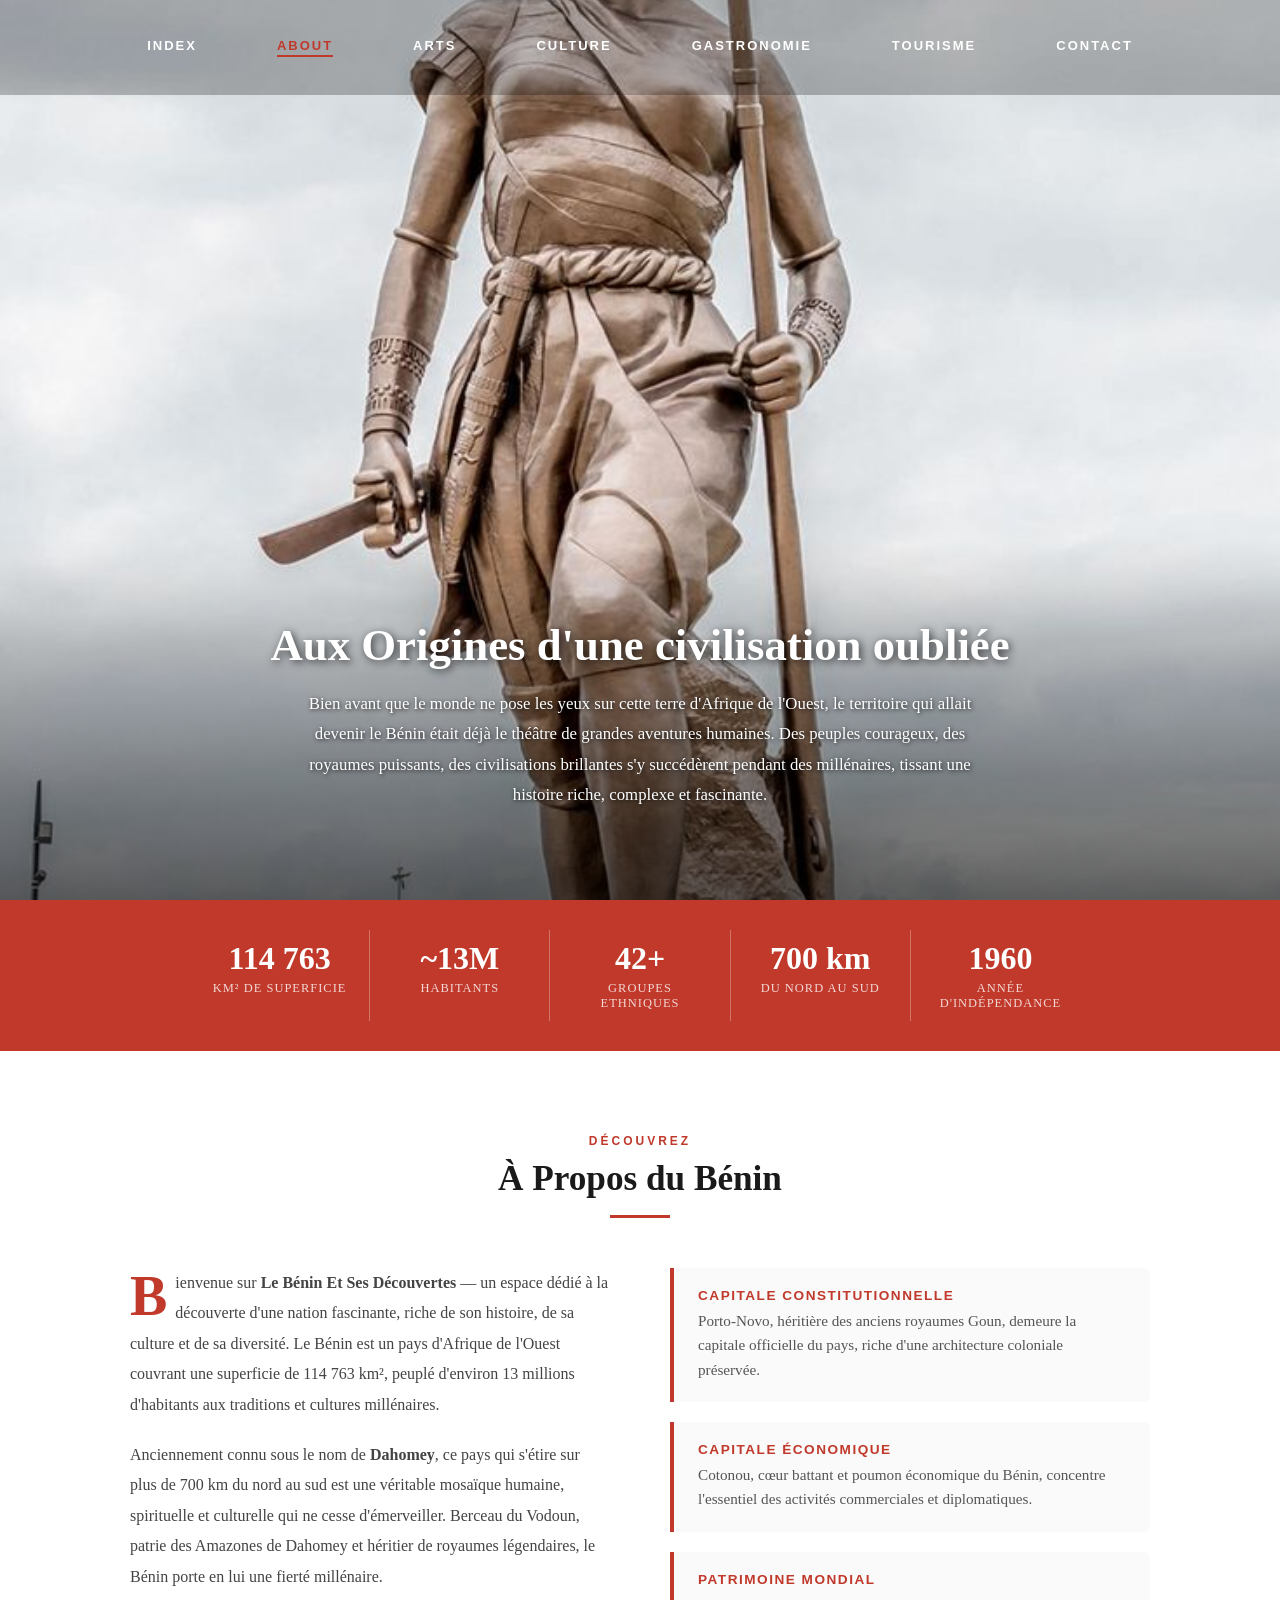
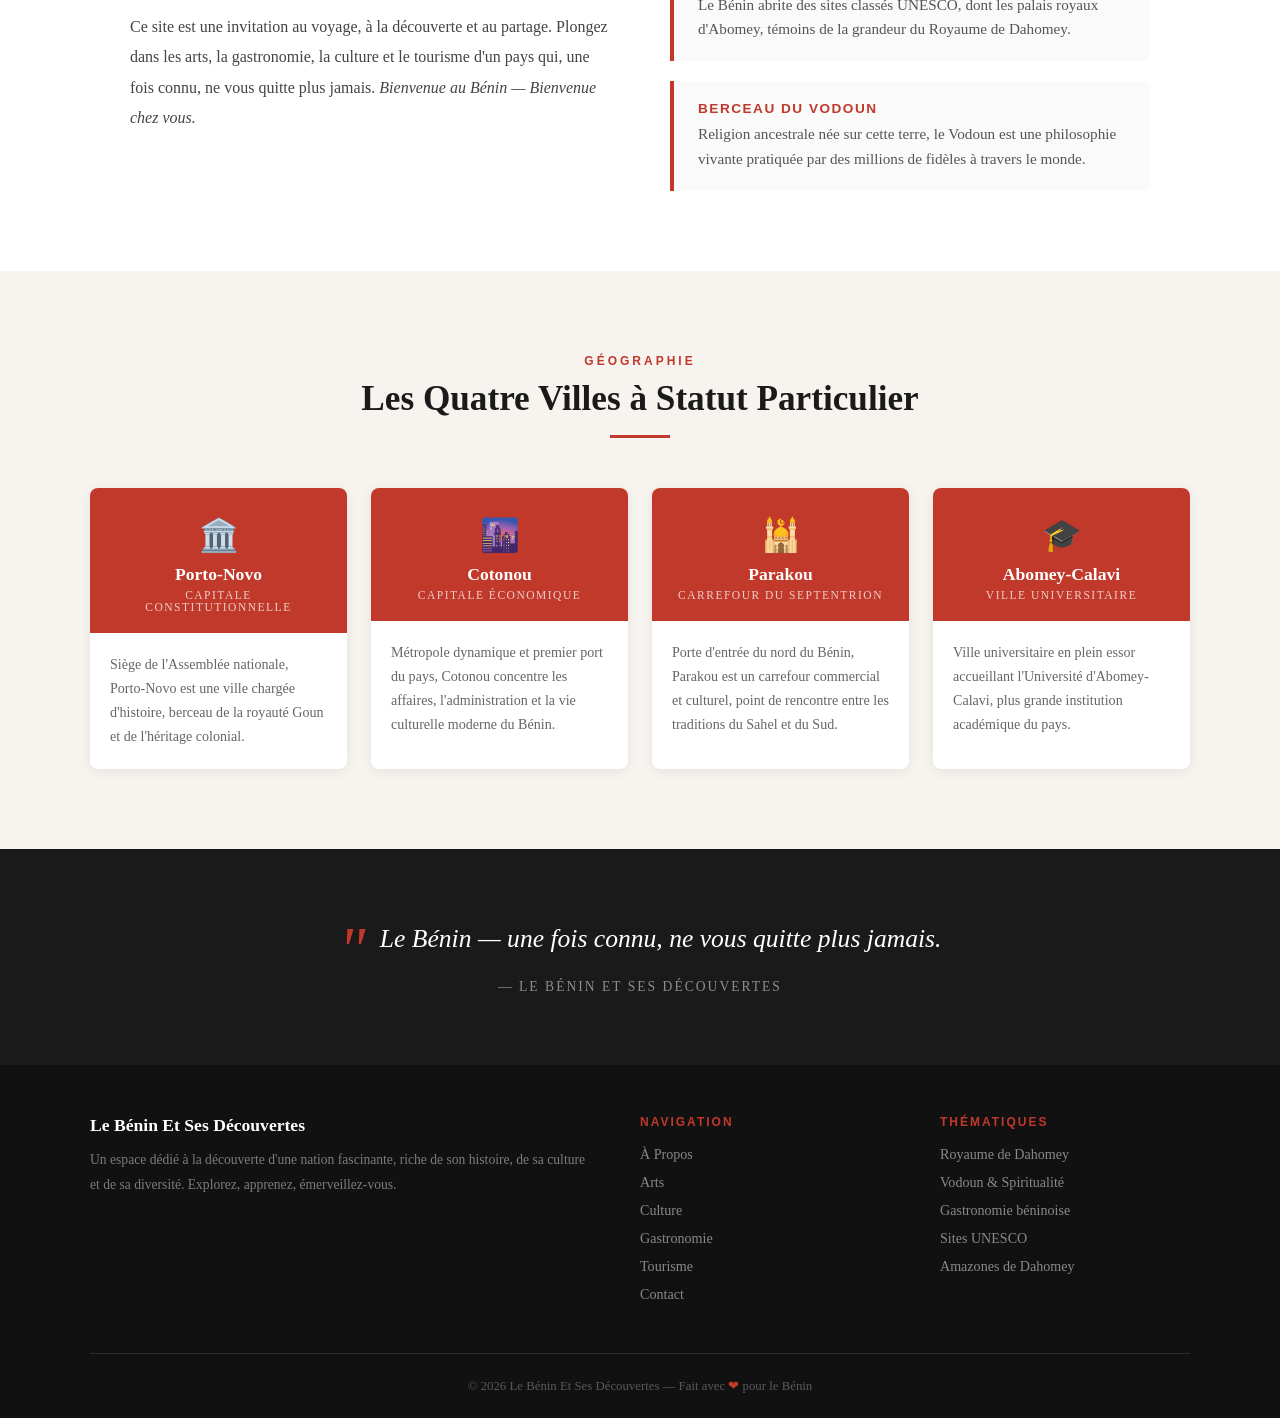
==== about.html @ 32695257 "Modification de about, arts, culture, gastronomie, index sur VISITE_BENIN" ====
<!DOCTYPE html>
<html lang="fr">
<head>
    <meta charset="UTF-8">
    <meta name="viewport" content="width=device-width, initial-scale=1.0">
    <title>Le Bénin Et Ses Découvertes</title>
    <link rel="stylesheet" href="style.css">
    <style>
        * {
            margin: 0;
            padding: 0;
            box-sizing: border-box;
        }

        body {
            font-family: 'Georgia', serif;
            color: #1a1a1a;
            background-color: #fff;
        }

        /* ===== NAVIGATION ===== */
        .head {
            position: absolute;
            top: 0;
            left: 0;
            width: 100%;
            z-index: 10;
            background: rgba(0,0,0,0.25);
            padding: 18px 0;
        }

        .head ul {
            list-style: none;
            display: flex;
            justify-content: center;
            gap: 40px;
        }

        .head ul li a {
            color: #fff;
            text-decoration: none;
            font-family: 'Arial', sans-serif;
            font-size: 13px;
            font-weight: 700;
            letter-spacing: 2px;
            text-transform: uppercase;
            transition: color 0.3s;
        }

        .head ul li a:hover {
            color: #e8c97a;
        }

        .head ul li a.active {
            color: #c0392b;
            border-bottom: 2px solid #c0392b;
            padding-bottom: 2px;
        }

        /* ===== HERO ===== */
        .Info {
            background-image: url(images/Amazone.webp);
            background-size: cover;
            background-position: center;
            height: 100vh;
            position: relative;
            color: white;
            text-align: center;
        }

        .Info::after {
            content: '';
            position: absolute;
            bottom: 0;
            left: 0;
            right: 0;
            height: 40%;
            background: linear-gradient(to bottom, transparent, rgba(0,0,0,0.6));
        }

        .hero {
            position: absolute;
            bottom: 10%;
            left: 50%;
            transform: translateX(-50%);
            text-align: center;
            color: white;
            z-index: 2;
            width: 80%;
        }

        .hero h1 {
            font-size: 2.8rem;
            font-weight: 700;
            text-shadow: 2px 2px 8px rgba(0,0,0,0.7);
            margin-bottom: 16px;
            line-height: 1.2;
        }

        .hero p {
            font-size: 1.05rem;
            line-height: 1.8;
            text-shadow: 1px 1px 4px rgba(0,0,0,0.8);
            max-width: 700px;
            margin: 0 auto;
        }

        /* ===== CHIFFRES CLÉS ===== */
        .stats-bar {
            background: #c0392b;
            padding: 30px 0;
        }

        .stats-grid {
            display: flex;
            justify-content: center;
            gap: 0;
            max-width: 900px;
            margin: 0 auto;
        }

        .stat-item {
            flex: 1;
            text-align: center;
            padding: 10px 20px;
            border-right: 1px solid rgba(255,255,255,0.3);
        }

        .stat-item:last-child {
            border-right: none;
        }

        .stat-number {
            font-size: 2rem;
            font-weight: 700;
            color: #fff;
            display: block;
        }

        .stat-label {
            font-size: 0.78rem;
            color: rgba(255,255,255,0.8);
            text-transform: uppercase;
            letter-spacing: 1px;
            margin-top: 4px;
            display: block;
        }

        /* ===== SECTION À PROPOS ===== */
        .about-section {
            padding: 80px 40px;
            max-width: 1100px;
            margin: 0 auto;
        }

        .section-header {
            text-align: center;
            margin-bottom: 50px;
        }

        .section-header .tag {
            font-size: 0.75rem;
            letter-spacing: 3px;
            text-transform: uppercase;
            color: #c0392b;
            font-family: Arial, sans-serif;
            font-weight: 700;
        }

        .section-header h2 {
            font-size: 2.2rem;
            color: #1a1a1a;
            margin-top: 10px;
            font-weight: 700;
        }

        .section-header .divider {
            width: 60px;
            height: 3px;
            background: #c0392b;
            margin: 16px auto 0;
        }

        .about-content {
            display: grid;
            grid-template-columns: 1fr 1fr;
            gap: 60px;
            align-items: start;
        }

        .about-text p {
            font-size: 1rem;
            line-height: 1.9;
            color: #444;
            margin-bottom: 20px;
        }

        .about-text p:first-child::first-letter {
            font-size: 3.5rem;
            font-weight: 700;
            color: #c0392b;
            float: left;
            line-height: 0.8;
            margin-right: 8px;
            margin-top: 6px;
        }

        .about-highlights {
            display: flex;
            flex-direction: column;
            gap: 20px;
        }

        .highlight-card {
            background: #fafafa;
            border-left: 4px solid #c0392b;
            padding: 20px 24px;
            border-radius: 0 6px 6px 0;
        }

        .highlight-card h4 {
            font-size: 0.85rem;
            text-transform: uppercase;
            letter-spacing: 1.5px;
            color: #c0392b;
            font-family: Arial, sans-serif;
            margin-bottom: 6px;
        }

        .highlight-card p {
            font-size: 0.95rem;
            color: #555;
            line-height: 1.6;
        }

        /* ===== SECTION VILLES ===== */
        .cities-section {
            background: #f7f4f0;
            padding: 80px 40px;
        }

        .cities-grid {
            display: grid;
            grid-template-columns: repeat(4, 1fr);
            gap: 24px;
            max-width: 1100px;
            margin: 50px auto 0;
        }

        .city-card {
            background: #fff;
            border-radius: 8px;
            overflow: hidden;
            box-shadow: 0 2px 12px rgba(0,0,0,0.08);
            transition: transform 0.3s, box-shadow 0.3s;
        }

        .city-card:hover {
            transform: translateY(-6px);
            box-shadow: 0 8px 24px rgba(0,0,0,0.14);
        }

        .city-card-top {
            background: #c0392b;
            padding: 28px 20px 20px;
            text-align: center;
        }

        .city-icon {
            font-size: 2rem;
            display: block;
            margin-bottom: 10px;
        }

        .city-card-top h3 {
            color: #fff;
            font-size: 1.1rem;
            font-weight: 700;
        }

        .city-card-top .city-role {
            font-size: 0.72rem;
            color: rgba(255,255,255,0.75);
            text-transform: uppercase;
            letter-spacing: 1.5px;
            margin-top: 4px;
        }

        .city-card-body {
            padding: 20px;
        }

        .city-card-body p {
            font-size: 0.88rem;
            color: #666;
            line-height: 1.7;
        }

        /* ===== CITATION ===== */
        .quote-section {
            background: #1a1a1a;
            padding: 70px 40px;
            text-align: center;
        }

        .quote-section blockquote {
            font-size: 1.6rem;
            color: #fff;
            font-style: italic;
            max-width: 750px;
            margin: 0 auto;
            line-height: 1.6;
        }

        .quote-section blockquote::before {
            content: '"';
            font-size: 4rem;
            color: #c0392b;
            line-height: 0;
            vertical-align: -1.5rem;
            margin-right: 8px;
        }

        .quote-section cite {
            display: block;
            margin-top: 20px;
            font-size: 0.85rem;
            color: rgba(255,255,255,0.5);
            font-style: normal;
            letter-spacing: 2px;
            text-transform: uppercase;
        }

        /* ===== FOOTER ===== */
        footer {
            background: #111;
            padding: 50px 40px 24px;
        }

        .footer-grid {
            display: grid;
            grid-template-columns: 2fr 1fr 1fr;
            gap: 50px;
            max-width: 1100px;
            margin: 0 auto 40px;
        }

        .footer-brand h3 {
            color: #fff;
            font-size: 1.1rem;
            margin-bottom: 12px;
        }

        .footer-brand p {
            color: rgba(255,255,255,0.45);
            font-size: 0.85rem;
            line-height: 1.8;
        }

        .footer-links h4 {
            color: #c0392b;
            font-size: 0.75rem;
            text-transform: uppercase;
            letter-spacing: 2px;
            margin-bottom: 16px;
            font-family: Arial, sans-serif;
        }

        .footer-links ul {
            list-style: none;
        }

        .footer-links ul li {
            margin-bottom: 10px;
        }

        .footer-links ul li a {
            color: rgba(255,255,255,0.5);
            text-decoration: none;
            font-size: 0.88rem;
            transition: color 0.3s;
        }

        .footer-links ul li a:hover {
            color: #e8c97a;
        }

        .footer-bottom {
            border-top: 1px solid rgba(255,255,255,0.1);
            padding-top: 24px;
            text-align: center;
            max-width: 1100px;
            margin: 0 auto;
        }

        .footer-bottom p {
            color: rgba(255,255,255,0.3);
            font-size: 0.8rem;
        }

        .footer-bottom span {
            color: #c0392b;
        }

        /* ===== RESPONSIVE ===== */
        @media (max-width: 768px) {
            .head ul {
                gap: 14px;
                flex-wrap: wrap;
                padding: 0 16px;
            }

            .hero h1 {
                font-size: 1.8rem;
            }

            .stats-grid {
                flex-wrap: wrap;
            }

            .stat-item {
                flex: 1 1 40%;
                border-right: none;
                border-bottom: 1px solid rgba(255,255,255,0.2);
            }

            .about-content {
                grid-template-columns: 1fr;
                gap: 40px;
            }

            .cities-grid {
                grid-template-columns: repeat(2, 1fr);
            }

            .footer-grid {
                grid-template-columns: 1fr;
                gap: 30px;
            }
        }
    </style>
</head>
<body>

    <!-- HERO -->
    <div class="Info">
        <nav class="head">
            <ul>
                <li><a href="index.html">Index</a></li>
                <li><a href="about.html" class="active">About</a></li>
                <li><a href="arts.html">Arts</a></li>
                <li><a href="culture.html">Culture</a></li>
                <li><a href="gastronomie.html">Gastronomie</a></li>
                <li><a href="tourisme.html">Tourisme</a></li>
                <li><a href="contact.html">Contact</a></li>
            </ul>
        </nav>

        <div class="hero">
            <h1>Aux Origines d'une civilisation oubliée</h1>
            <p>Bien avant que le monde ne pose les yeux sur cette terre d'Afrique de l'Ouest,
            le territoire qui allait devenir le Bénin était déjà le théâtre de grandes aventures humaines.
            Des peuples courageux, des royaumes puissants, des civilisations brillantes s'y succédèrent
            pendant des millénaires, tissant une histoire riche, complexe et fascinante.</p>
        </div>
    </div>

    <!-- CHIFFRES CLÉS -->
    <div class="stats-bar">
        <div class="stats-grid">
            <div class="stat-item">
                <span class="stat-number">114 763</span>
                <span class="stat-label">km² de superficie</span>
            </div>
            <div class="stat-item">
                <span class="stat-number">~13M</span>
                <span class="stat-label">habitants</span>
            </div>
            <div class="stat-item">
                <span class="stat-number">42+</span>
                <span class="stat-label">groupes ethniques</span>
            </div>
            <div class="stat-item">
                <span class="stat-number">700 km</span>
                <span class="stat-label">du nord au sud</span>
            </div>
            <div class="stat-item">
                <span class="stat-number">1960</span>
                <span class="stat-label">année d'indépendance</span>
            </div>
        </div>
    </div>

    <!-- À PROPOS -->
    <section class="about-section">
        <div class="section-header">
            <span class="tag">Découvrez</span>
            <h2>À Propos du Bénin</h2>
            <div class="divider"></div>
        </div>

        <div class="about-content">
            <div class="about-text">
                <p>Bienvenue sur <strong>Le Bénin Et Ses Découvertes</strong> — un espace dédié à la découverte
                d'une nation fascinante, riche de son histoire, de sa culture et de sa diversité. Le Bénin est
                un pays d'Afrique de l'Ouest couvrant une superficie de 114 763 km², peuplé d'environ 13 millions
                d'habitants aux traditions et cultures millénaires.</p>

                <p>Anciennement connu sous le nom de <strong>Dahomey</strong>, ce pays qui s'étire sur plus de
                700 km du nord au sud est une véritable mosaïque humaine, spirituelle et culturelle qui ne cesse
                d'émerveiller. Berceau du Vodoun, patrie des Amazones de Dahomey et héritier de royaumes
                légendaires, le Bénin porte en lui une fierté millénaire.</p>

                <p>Ce site est une invitation au voyage, à la découverte et au partage. Plongez dans les arts,
                la gastronomie, la culture et le tourisme d'un pays qui, une fois connu, ne vous quitte plus jamais.
                <em>Bienvenue au Bénin — Bienvenue chez vous.</em></p>
            </div>

            <div class="about-highlights">
                <div class="highlight-card">
                    <h4>Capitale constitutionnelle</h4>
                    <p>Porto-Novo, héritière des anciens royaumes Goun, demeure la capitale officielle du pays, riche d'une architecture coloniale préservée.</p>
                </div>
                <div class="highlight-card">
                    <h4>Capitale économique</h4>
                    <p>Cotonou, cœur battant et poumon économique du Bénin, concentre l'essentiel des activités commerciales et diplomatiques.</p>
                </div>
                <div class="highlight-card">
                    <h4>Patrimoine mondial</h4>
                    <p>Le Bénin abrite des sites classés UNESCO, dont les palais royaux d'Abomey, témoins de la grandeur du Royaume de Dahomey.</p>
                </div>
                <div class="highlight-card">
                    <h4>Berceau du Vodoun</h4>
                    <p>Religion ancestrale née sur cette terre, le Vodoun est une philosophie vivante pratiquée par des millions de fidèles à travers le monde.</p>
                </div>
            </div>
        </div>
    </section>

    <!-- LES 4 VILLES -->
    <section class="cities-section">
        <div class="section-header">
            <span class="tag">Géographie</span>
            <h2>Les Quatre Villes à Statut Particulier</h2>
            <div class="divider"></div>
        </div>

        <div class="cities-grid">
            <div class="city-card">
                <div class="city-card-top">
                    <span class="city-icon">🏛️</span>
                    <h3>Porto-Novo</h3>
                    <div class="city-role">Capitale constitutionnelle</div>
                </div>
                <div class="city-card-body">
                    <p>Siège de l'Assemblée nationale, Porto-Novo est une ville chargée d'histoire, berceau de la royauté Goun et de l'héritage colonial.</p>
                </div>
            </div>

            <div class="city-card">
                <div class="city-card-top">
                    <span class="city-icon">🌆</span>
                    <h3>Cotonou</h3>
                    <div class="city-role">Capitale économique</div>
                </div>
                <div class="city-card-body">
                    <p>Métropole dynamique et premier port du pays, Cotonou concentre les affaires, l'administration et la vie culturelle moderne du Bénin.</p>
                </div>
            </div>

            <div class="city-card">
                <div class="city-card-top">
                    <span class="city-icon">🕌</span>
                    <h3>Parakou</h3>
                    <div class="city-role">Carrefour du septentrion</div>
                </div>
                <div class="city-card-body">
                    <p>Porte d'entrée du nord du Bénin, Parakou est un carrefour commercial et culturel, point de rencontre entre les traditions du Sahel et du Sud.</p>
                </div>
            </div>

            <div class="city-card">
                <div class="city-card-top">
                    <span class="city-icon">🎓</span>
                    <h3>Abomey-Calavi</h3>
                    <div class="city-role">Ville universitaire</div>
                </div>
                <div class="city-card-body">
                    <p>Ville universitaire en plein essor accueillant l'Université d'Abomey-Calavi, plus grande institution académique du pays.</p>
                </div>
            </div>
        </div>
    </section>

    <!-- CITATION -->
    <div class="quote-section">
        <blockquote>
            Le Bénin — une fois connu, ne vous quitte plus jamais.
        </blockquote>
        <cite>— Le Bénin Et Ses Découvertes</cite>
    </div>

    <!-- FOOTER -->
    <footer>
        <div class="footer-grid">
            <div class="footer-brand">
                <h3>Le Bénin Et Ses Découvertes</h3>
                <p>Un espace dédié à la découverte d'une nation fascinante, riche de son histoire,
                de sa culture et de sa diversité. Explorez, apprenez, émerveillez-vous.</p>
            </div>

            <div class="footer-links">
                <h4>Navigation</h4>
                <ul>
                    <li><a href="about.html">À Propos</a></li>
                    <li><a href="arts.html">Arts</a></li>
                    <li><a href="culture.html">Culture</a></li>
                    <li><a href="gastronomie.html">Gastronomie</a></li>
                    <li><a href="tourisme.html">Tourisme</a></li>
                    <li><a href="contact.html">Contact</a></li>
                </ul>
            </div>

            <div class="footer-links">
                <h4>Thématiques</h4>
                <ul>
                    <li><a href="#">Royaume de Dahomey</a></li>
                    <li><a href="#">Vodoun & Spiritualité</a></li>
                    <li><a href="#">Gastronomie béninoise</a></li>
                    <li><a href="#">Sites UNESCO</a></li>
                    <li><a href="#">Amazones de Dahomey</a></li>
                </ul>
            </div>
        </div>

        <div class="footer-bottom">
            <p>© 2026 Le Bénin Et Ses Découvertes — Fait avec <span>❤</span> pour le Bénin</p>
        </div>
    </footer>

</body>
</html>
---- style.css ----
body{
    font-family:Arial,sans-serif;
    background-color: rgb(238, 233, 233);
    margin:0;
    padding:0;
}

nav ul{
    display: flex;
    justify-content: center;
    list-style-type: none;
    justify-content:space-between
}
nav ul li{
    margin:20px
}
nav ul li a{
    text-decoration:none;
    text-transform:uppercase;
    color:rgb(187, 42, 42);
    font-weight:bold;
    display:block;
}

.Info {
    background-image: url(images/Amazone.webp);
    background-size: cover;
    background-position: center;
    height: 100vh;
    position: relative;
    color: white;
    text-align: center;
}

.content {
    background-image: url(images/Benin\ collage.webp);
    background-size: cover;
    background-position: center;
    height: 100vh;
    position: relative;
    color: white;
    text-align: center;
}

.hero {
    position: absolute;
    bottom: 20%;
    left: 50%;
    transform: translateX(-50%);
    text-align: center;
    color: white;
}
.puissant{
    border: 1px solid #c9a96e;
    border-radius: 12px;
    padding: 25px 30px;
    margin: 20px auto;
    max-width: 900px;
    background-color: #fdf6ec;
    text-align: center;
    box-shadow: 0 4px 15px rgba(0, 0, 0, 0.08);
}
.royaume{
    border: 1px solid #c9a96e;
    border-radius: 12px;
    padding: 25px 30px;
    margin: 20px auto;
    max-width: 900px;
    background-color: #fdf6ec;
    text-align: center;
    box-shadow: 0 4px 15px rgba(0, 0, 0, 0.08);
}
.roi{
    text-align: center;
}
.novo{
    text-align: center;
}

.conteneur{
    display: flex;
    gap: 16px;
    align-items: flex-start;
}
.divinité{
    display: flex;
    flex-direction: row;
    gap: 20px;
    margin: 20px;
}

.vodoun{
    flex: 1;
    border: 1px solid #c9a96e;
    border-radius: 12px;
    padding: 20px;
    background-color: #fdf6ec;
    box-shadow: 0 4px 15px rgba(0, 0, 0, 0.08);
    transition: transform 0.3s ease, box-shadow 0.3s ease;

}
.vodoun:hover{
    transform: translateY(-5px);
    box-shadow: 0 8px 25px rgba(0, 0, 0, 0.15);
}
.vodoun-p{
    font-size: 13px;
    color: #555;
    line-height: 1.7;
}
.vodoun-h2{
    font-size: 16px;
    color: #222;
    margin-bottom: 12px;
    border-bottom: 2px solid #c9a96e;
    padding-bottom: 8px;
}
.fishing{
    flex: 1;
    display: flex;
    flex-direction: column;
    align-items: center;
    text-align: center;
    border: 1px solid #e0e0e0;
    border-radius: 12px;
    padding: 25px 20px;
    margin: 10px;
    background-color: #fdf6ec;
    box-shadow: 0 4px 15px rgba(0, 0, 0, 0.08);
    transition: transform 0.3s ease, box-shadow 0.3s ease;
    min-width: 250px;
    max-width: 300px;
}
.fishing:hover {
    transform: translateY(-5px);
    box-shadow: 0 8px 25px rgba(0, 0, 0, 0.15);
}

.guerrier{
    flex: 1;
    display: flex;
    flex-direction: column;
    align-items: center;
    text-align: center;
    border: 1px solid #e0e0e0;
    border-radius: 12px;
    padding: 25px 20px;
    margin: 10px;
    background-color: #fdf6ec;
    box-shadow: 0 4px 15px rgba(0, 0, 0, 0.08);
    transition: transform 0.3s ease, box-shadow 0.3s ease;
    min-width: 250px;
    max-width: 300px;
}
.guerrier:hover {
    transform: translateY(-5px);
    box-shadow: 0 8px 25px rgba(0, 0, 0, 0.15);
}
.mer{
   flex: 1;
    display: flex;
    flex-direction: column;
    align-items: center;
    text-align: center;
    border: 1px solid #e0e0e0;
    border-radius: 12px;
    padding: 25px 20px;
    margin: 10px;
    background-color: #fdf6ec;
    box-shadow: 0 4px 15px rgba(0, 0, 0, 0.08);
    transition: transform 0.3s ease, box-shadow 0.3s ease;
    min-width: 250px;
    max-width: 300px;
}
.mer:hover {
    transform: translateY(-5px);
    box-shadow: 0 8px 25px rgba(0, 0, 0, 0.15);
}
.fishing h3 {
    font-size: 16px;
    color: #222;
    margin-bottom: 15px;
    border-bottom: 2px solid #c9a96e;
    padding-bottom: 10px;
    width: 100%;
}
.fishing-img{
    width: 150px;
    height: 150px;
    object-fit: contain;
    margin: 15px 0;

}
.fishing-p{
    font-size: 14px;
    color: #555;
    line-height: 1.7;
    margin-top: 10px;
    
}
.guerrier h3 {
    font-size: 16px;
    color: #222;
    margin-bottom: 15px;
    border-bottom: 2px solid #c9a96e;
    padding-bottom: 10px;
    width: 100%;
}

.guerrier-img{
   width: 150px;
    height: 150px;
    object-fit: contain;
    margin: 15px 0;
}

.guerrier-p{
    font-size: 14px;
    color: #555;
    line-height: 1.7;
    margin-top: 10px;
}
.mer h3 {
    font-size: 16px;
    color: #222;
    margin-bottom: 15px;
    border-bottom: 2px solid #c9a96e;
    padding-bottom: 10px;
    width: 100%;
}

.mer-img{
    width: 150px;
    height: 150px;
    object-fit: contain;
    margin: 15px 0;
}
.mer-p{
    font-size: 14px;
    color: #555;
    line-height: 1.7;
    margin-top: 10px;
}
.OX{
    display: flex;
    gap: 16px;
    align-items: flex-start;
}
.buffalo{
    flex: 1;
    display: flex;
    flex-direction: column;
    align-items: center;
    text-align: center;
    border: 1px solid #e0e0e0;
    border-radius: 12px;
    padding: 25px 20px;
    margin: 10px;
    background-color: #fdf6ec;
    box-shadow: 0 4px 15px rgba(0, 0, 0, 0.08);
    transition: transform 0.3s ease, box-shadow 0.3s ease;
    min-width: 250px;
    max-width: 300px;
}
.buffalo:hover {
    transform: translateY(-5px);
    box-shadow: 0 8px 25px rgba(0, 0, 0, 0.15);
}

.stratège{
    flex: 1;
    display: flex;
    flex-direction: column;
    align-items: center;
    text-align: center;
    border: 1px solid #e0e0e0;
    border-radius: 12px;
    padding: 25px 20px;
    margin: 10px;
    background-color: #fdf6ec;
    box-shadow: 0 4px 15px rgba(0, 0, 0, 0.08);
    transition: transform 0.3s ease, box-shadow 0.3s ease;
    min-width: 250px;
    max-width: 300px;
}
.stratège:hover {
    transform: translateY(-5px);
    box-shadow: 0 8px 25px rgba(0, 0, 0, 0.15);
}

.batisseur{
    flex: 1;
    display: flex;
    flex-direction: column;
    align-items: center;
    text-align: center;
    border: 1px solid #e0e0e0;
    border-radius: 12px;
    padding: 25px 20px;
    margin: 10px;
    background-color: #fdf6ec;
    box-shadow: 0 4px 15px rgba(0, 0, 0, 0.08);
    transition: transform 0.3s ease, box-shadow 0.3s ease;
    min-width: 250px;
    max-width: 300px;
}
.batisseur:hover {
    transform: translateY(-5px);
    box-shadow: 0 8px 25px rgba(0, 0, 0, 0.15);
}
.buffalo h3 {
    font-size: 16px;
    color: #222;
    margin-bottom: 15px;
    border-bottom: 2px solid #c9a96e;
    padding-bottom: 10px;
    width: 100%;
}
.buffalo-img{
    width: 150px;
    height: 150px;
    object-fit: contain;
    margin: 15px 0;
}
.buffalo-p{
    font-size: 14px;
    color: #555;
    line-height: 1.7;
    margin-top: 10px;
    
}
.bird h3 {
    font-size: 16px;
    color: #222;
    margin-bottom: 15px;
    border-bottom: 2px solid #c9a96e;
    padding-bottom: 10px;
    width: 100%;
}
.bird-img{
   width: 150px;
    height: 150px;
    object-fit: contain;
    margin: 15px 0;
}
.bird-p{
    font-size: 14px;
    color: #555;
    line-height: 1.7;
    margin-top: 10px;
    
}
.fire h3 {
    font-size: 16px;
    color: #222;
    margin-bottom: 15px;
    border-bottom: 2px solid #c9a96e;
    padding-bottom: 10px;
    width: 100%;
}
.fire-img{
    width: 150px;
    height: 150px;
    object-fit: contain;
    margin: 15px 0;
}
.fire-p{
    font-size: 14px;
    color: #555;
    line-height: 1.7;
    margin-top: 10px;
}

.ROI{
    display: flex;
    gap: 16px;
    align-items: flex-start;
}
.grand{
    flex: 1;
    display: flex;
    flex-direction: column;
    align-items: center;
    text-align: center;
    border: 1px solid #e0e0e0;
    border-radius: 12px;
    padding: 25px 20px;
    margin: 10px;
    background-color: #fdf6ec;
    box-shadow: 0 4px 15px rgba(0, 0, 0, 0.08);
    transition: transform 0.3s ease, box-shadow 0.3s ease;
    min-width: 250px;
    max-width: 300px;
}
.grand:hover {
    transform: translateY(-5px);
    box-shadow: 0 8px 25px rgba(0, 0, 0, 0.15);
}

.lion{
    flex: 1;
    display: flex;
    flex-direction: column;
    align-items: center;
    text-align: center;
    border: 1px solid #e0e0e0;
    border-radius: 12px;
    padding: 25px 20px;
    margin: 10px;
    background-color: #fdf6ec;
    box-shadow: 0 4px 15px rgba(0, 0, 0, 0.08);
    transition: transform 0.3s ease, box-shadow 0.3s ease;
    min-width: 250px;
    max-width: 300px;
}
.lion:hover {
    transform: translateY(-5px);
    box-shadow: 0 8px 25px rgba(0, 0, 0, 0.15);
}

.resistant{
    flex: 1;
    display: flex;
    flex-direction: column;
    align-items: center;
    text-align: center;
    border: 1px solid #e0e0e0;
    border-radius: 12px;
    padding: 25px 20px;
    margin: 10px;
    background-color: #fdf6ec;
    box-shadow: 0 4px 15px rgba(0, 0, 0, 0.08);
    transition: transform 0.3s ease, box-shadow 0.3s ease;
    min-width: 250px;
    max-width: 300px;
}
.resistant:hover {
    transform: translateY(-5px);
    box-shadow: 0 8px 25px rgba(0, 0, 0, 0.15);
}
.dernier{
    flex: 1;
    display: flex;
    flex-direction: column;
    align-items: center;
    text-align: center;
    border: 1px solid #e0e0e0;
    border-radius: 12px;
    padding: 25px 20px;
    margin: 10px;
    background-color: #fdf6ec;
    box-shadow: 0 4px 15px rgba(0, 0, 0, 0.08);
    transition: transform 0.3s ease, box-shadow 0.3s ease;
    min-width: 250px;
    max-width: 300px;
}
.dernier:hover {
    transform: translateY(-5px);
    box-shadow: 0 8px 25px rgba(0, 0, 0, 0.15);
}
.grand h3 {
    font-size: 16px;
    color: #222;
    margin-bottom: 15px;
    border-bottom: 2px solid #c9a96e;
    padding-bottom: 10px;
    width: 100%;
}
.grand-img{
   width: 150px;
    height: 150px;
    object-fit: contain;
    margin: 15px 0;
}
.grand-p{
    font-size: 14px;
    color: #555;
    line-height: 1.7;
    margin-top: 10px;
}
.lion h3 {
    font-size: 16px;
    color: #222;
    margin-bottom: 15px;
    border-bottom: 2px solid #c9a96e;
    padding-bottom: 10px;
    width: 100%;
}
.lion-img{
    width: 150px;
    height: 150px;
    object-fit: contain;
    margin: 15px 0;
}
.lion-p{
    font-size: 14px;
    color: #555;
    line-height: 1.7;
    margin-top: 10px;
}
.resistant h3 {
    font-size: 16px;
    color: #222;
    margin-bottom: 15px;
    border-bottom: 2px solid #c9a96e;
    padding-bottom: 10px;
    width: 100%;
}

.resistant-img{
    width: 150px;
    height: 150px;
    object-fit: contain;
    margin: 15px 0;
}
.resistant-p{
    
   font-size: 14px;
    color: #555;
    line-height: 1.7;
    margin-top: 10px;
}
.dernier h3 {
    font-size: 16px;
    color: #222;
    margin-bottom: 15px;
    border-bottom: 2px solid #c9a96e;
    padding-bottom: 10px;
    width: 100%;
}

.dernier-img{
    width: 150px;
    height: 150px;
    object-fit: contain;
    margin: 15px 0;
}
.dernier-p{
    font-size: 14px;
    color: #555;
    line-height: 1.7;
    margin-top: 10px;
}

.porto{
    display: flex;
    gap: 16px;
    align-items: flex-start;
}

.fondateur{
    flex: 1;
    display: flex;
    flex-direction: column;
    align-items: center;
    text-align: center;
    border: 1px solid #e0e0e0;
    border-radius: 12px;
    padding: 25px 20px;
    margin: 10px;
    background-color:#fdf6ec;
    box-shadow: 0 4px 15px rgba(0, 0, 0, 0.08);
    transition: transform 0.3s ease, box-shadow 0.3s ease;
    min-width: 250px;
    max-width: 300px;
}
.fondateur:hover {
    transform: translateY(-5px);
    box-shadow: 0 8px 25px rgba(0, 0, 0, 0.15);
}

.diplomate{
    flex: 1;
    display: flex;
    flex-direction: column;
    align-items: center;
    text-align: center;
    border: 1px solid #e0e0e0;
    border-radius: 12px;
    padding: 15px;
    margin: 10px;
    background-color: #fdf6ec;
    box-shadow: 0 4px 15px rgba(0, 0, 0, 0.08);
    transition: transform 0.3s ease, box-shadow 0.3s ease;
    
}
.diplomate:hover {
    transform: translateY(-5px);
    box-shadow: 0 8px 25px rgba(0, 0, 0, 0.15);
}
.fondateur h3 {
    font-size: 16px;
    color: #222;
    margin-bottom: 15px;
    border-bottom: 2px solid #c9a96e;
    padding-bottom: 10px;
    width: 100%;
}

.fondateur-img{
    width: 150px;
    height: 150px;
    object-fit: contain;
    margin: 15px 0;
}
.fondateur-p{
    font-size: 14px;
    color: #555;
    line-height: 1.7;
    margin-top: 10px;
}
.diplomate h3 {
    font-size: 16px;
    color: #222;
    margin-bottom: 15px;
    border-bottom: 2px solid #c9a96e;
    padding-bottom: 10px;
    width: 100%;
}
.diplomate-img{
    width: 150px;
    height: 150px;
    object-fit: contain;
    margin: 15px 0;
}
.diplomate-p{
    font-size: 14px;
    color: #555;
    line-height: 1.3;
    margin-top: 10px;
}


.tableau-vodoun {
    max-width: 800px;
    margin: 40px auto;
    padding: 20px;
}

.tableau-vodoun h2 {
    text-align: center;
    font-size: 28px;
    margin-bottom: 20px;
    color: #8B0000;
}

table {
    width: 100%;
    border-collapse: collapse;
    box-shadow: 0 4px 15px rgba(0,0,0,0.2);
}

thead {
    background-color: #8B0000;
    color: white;
}

thead th {
    padding: 15px 20px;
    text-align: left;
    font-size: 18px;
    letter-spacing: 1px;
    text-transform: uppercase;
}

tbody tr {
    border-bottom: 1px solid #ddd;
    transition: background 0.3s;
}

tbody tr:nth-child(even) {
    background-color: #f9f0e6;
}

tbody tr:nth-child(odd) {
    background-color: #ffffff;
}

tbody tr:hover {
    background-color: #ffe4b5;
    cursor: pointer;
}

tbody td {
    padding: 15px 20px;
    font-size: 16px;
    color: #333;
}

tbody td:first-child {
    font-weight: bold;
    color: #8B0000;
}

.contact-hero {
    background-image: url(images/Amazone.webp);
    background-size: cover;
    background-position: center;
    background-attachment: fixed;
    min-height: 100vh;
    display: flex;
    flex-direction: column;
    align-items: center;
    justify-content: center;
    padding: 60px 20px;
}

.contact-titre {
    color: white;
    font-size: 48px;
    text-align: center;
    text-shadow: 2px 2px 10px rgba(0,0,0,0.9);
    margin-bottom: 10px;
}

.contact-sous-titre {
    color: white;
    font-size: 18px;
    text-align: center;
    text-shadow: 1px 1px 6px rgba(0,0,0,0.8);
    margin-bottom: 40px;
    font-style: italic;
}

.contact-form {
    background: rgba(0, 0, 0, 0.7);
    padding: 40px;
    border-radius: 15px;
    width: 100%;
    max-width: 600px;
    backdrop-filter: blur(5px);
}

.form-group {
    margin-bottom: 20px;
}

.form-group label {
    display: block;
    color: white;
    font-size: 14px;
    margin-bottom: 8px;
    font-weight: bold;
    text-transform: uppercase;
    letter-spacing: 1px;
}

.form-group input,
.form-group textarea {
    width: 100%;
    padding: 12px 15px;
    border: 2px solid transparent;
    border-radius: 8px;
    background: rgba(255,255,255,0.1);
    color: white;
    font-size: 15px;
    transition: border 0.3s;
}

.form-group input::placeholder,
.form-group textarea::placeholder {
    color: rgba(255,255,255,0.5);
}

.form-group input:focus,
.form-group textarea:focus {
    outline: none;
    border: 2px solid #FFD700;
}

.btn-envoyer {
    width: 100%;
    padding: 15px;
    background: #8B0000;
    color: white;
    border: none;
    border-radius: 8px;
    font-size: 18px;
    font-weight: bold;
    cursor: pointer;
    text-transform: uppercase;
    letter-spacing: 2px;
    transition: background 0.3s;
}

.btn-envoyer:hover {
    background: #FFD700;
    color: #333;
}

.contact-infos {
    display: flex;
    gap: 40px;
    margin-top: 40px;
    flex-wrap: wrap;
    justify-content: center;
}

.info-item {
    display: flex;
    align-items: center;
    gap: 10px;
    background: rgba(0,0,0,0.6);
    padding: 15px 25px;
    border-radius: 10px;
    color: white;
    font-size: 16px;
}

.info-item span {
    font-size: 24px;
}
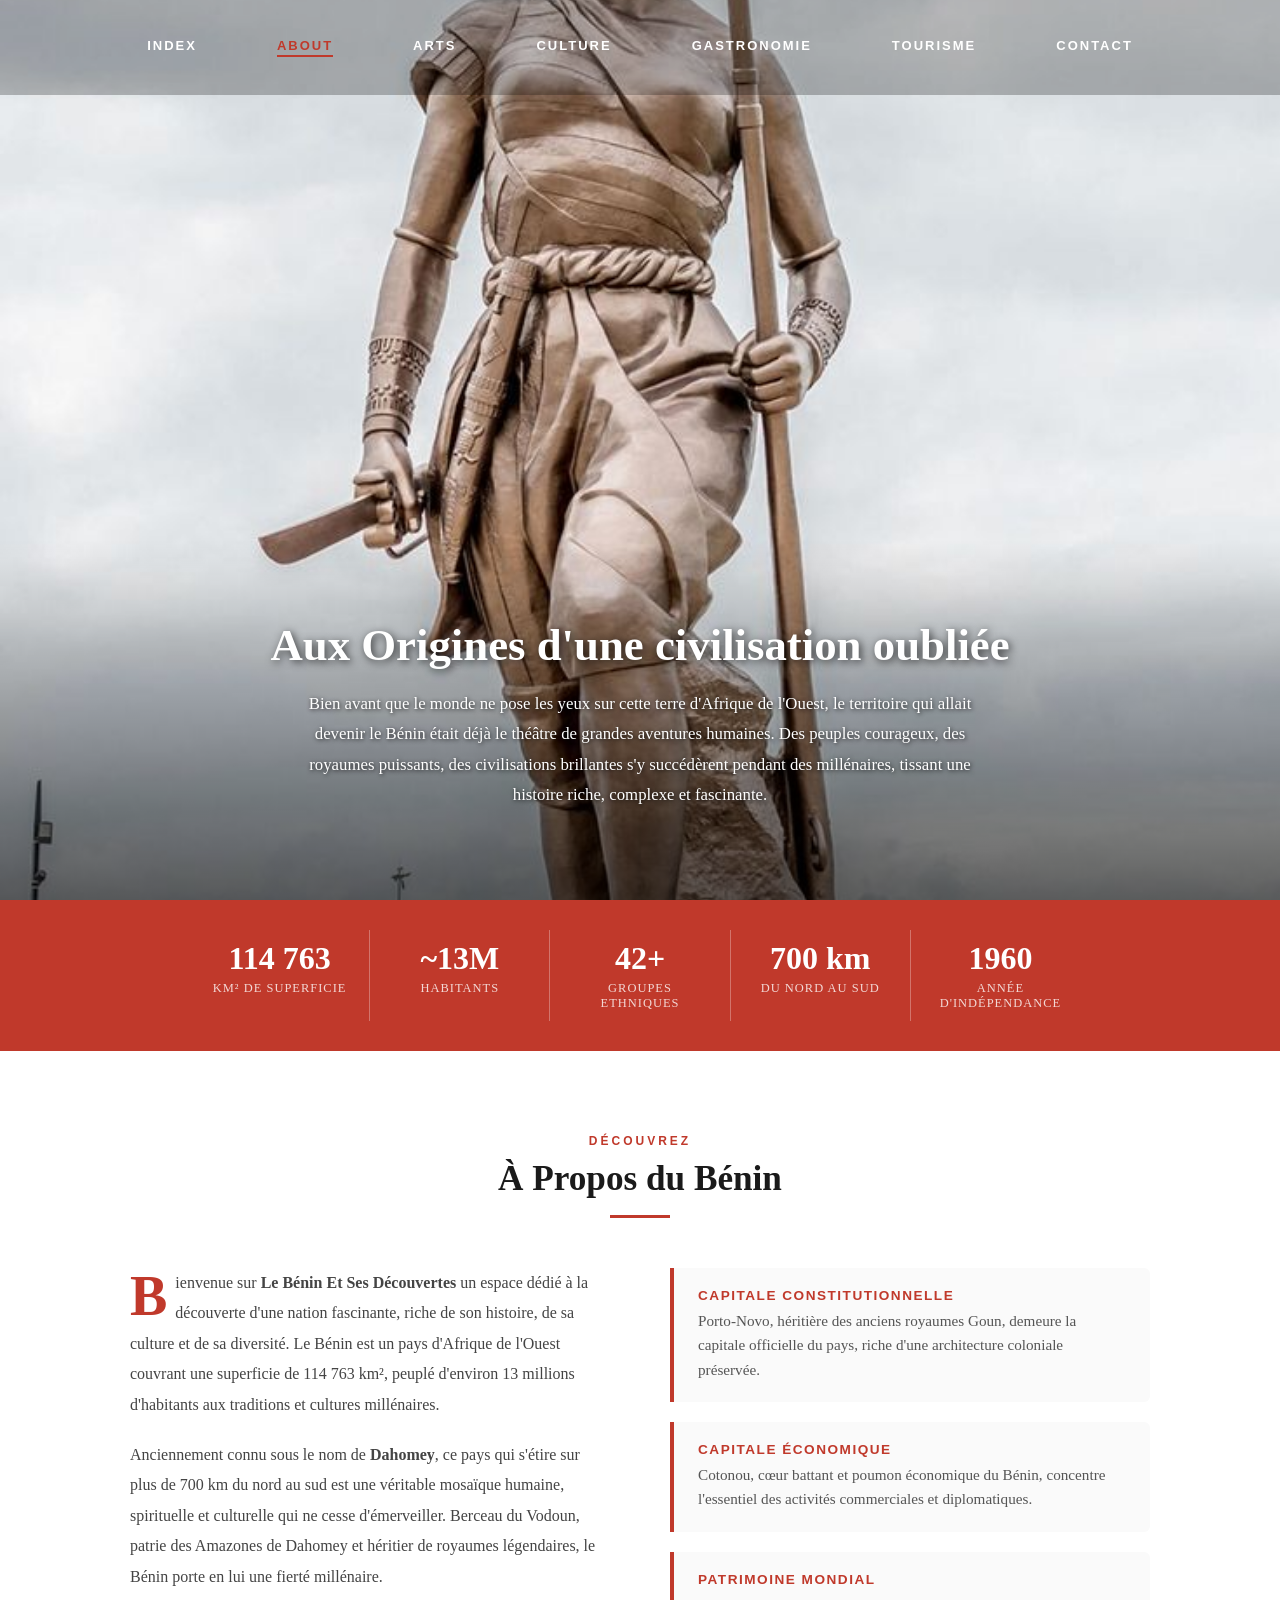
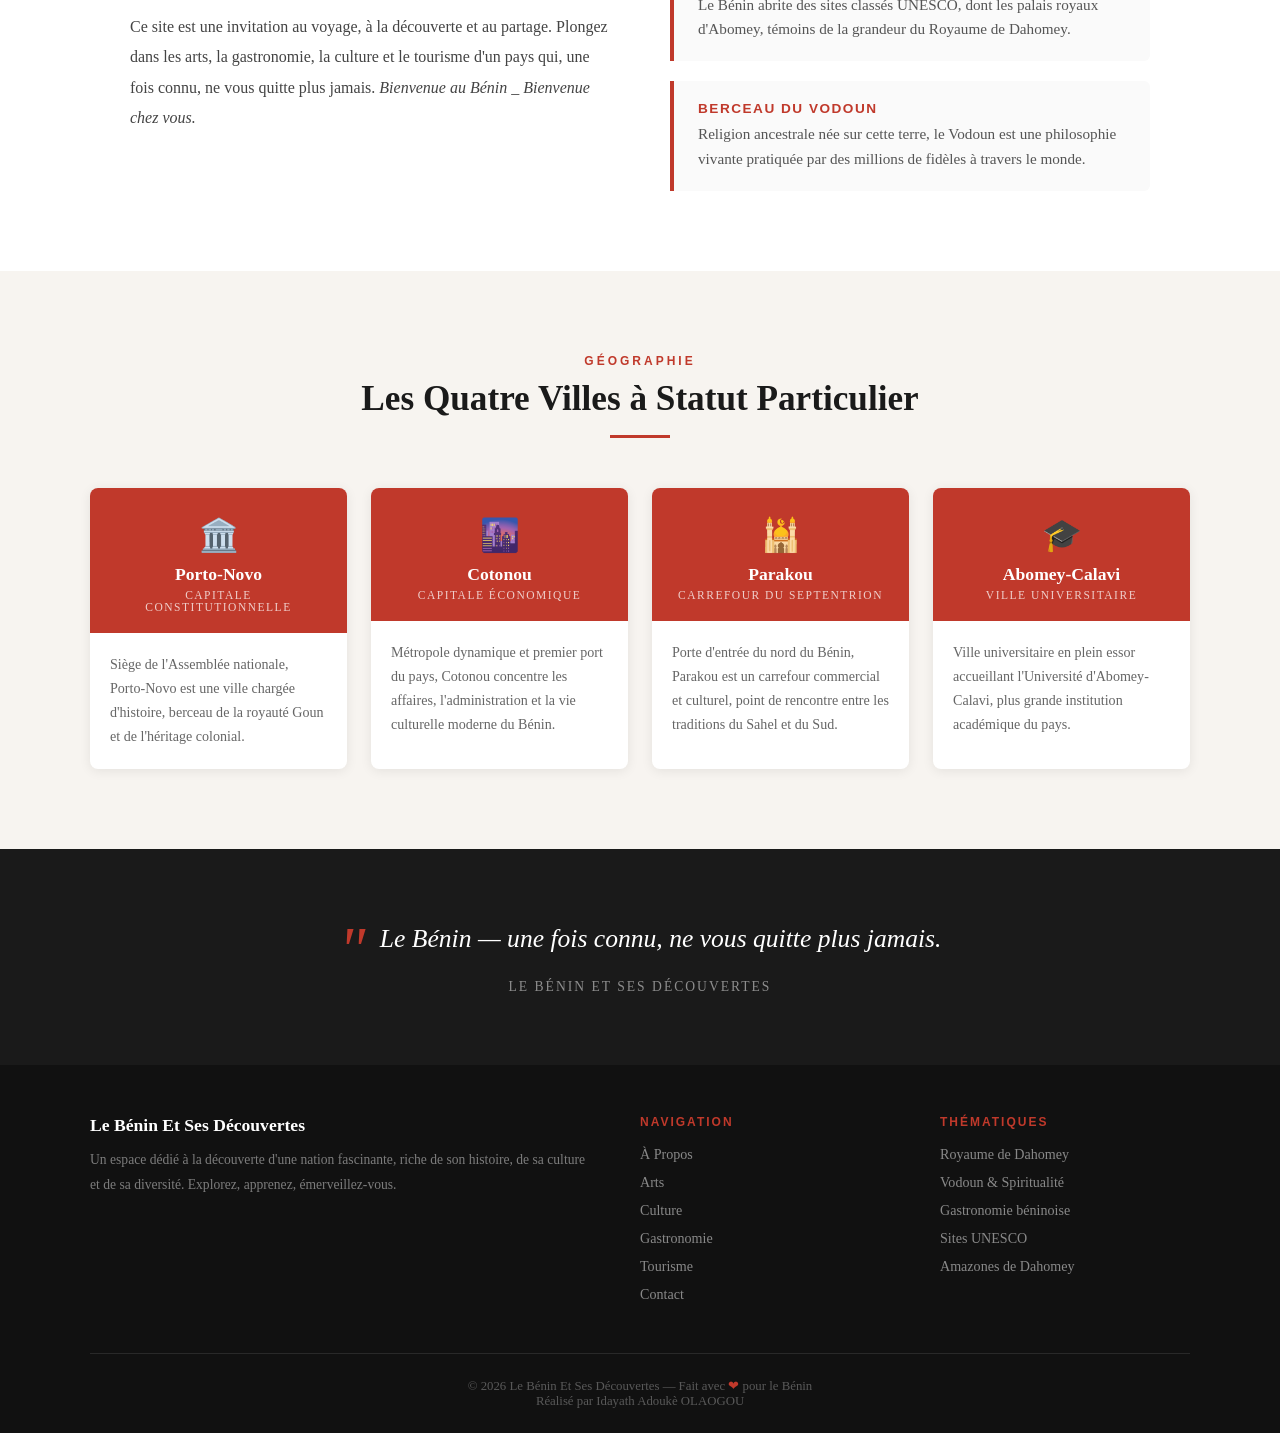
==== commit 33cf30e3: "Modification des 05 rubriques: about, arts, culture, gastronomie et index ainsi que l'ajout de 02 ru" ====
--- a/about.html
+++ b/about.html
@@ -501,7 +501,7 @@
 
         <div class="about-content">
             <div class="about-text">
-                <p>Bienvenue sur <strong>Le Bénin Et Ses Découvertes</strong> — un espace dédié à la découverte
+                <p>Bienvenue sur <strong>Le Bénin Et Ses Découvertes</strong>  un espace dédié à la découverte
                 d'une nation fascinante, riche de son histoire, de sa culture et de sa diversité. Le Bénin est
                 un pays d'Afrique de l'Ouest couvrant une superficie de 114 763 km², peuplé d'environ 13 millions
                 d'habitants aux traditions et cultures millénaires.</p>
@@ -513,7 +513,7 @@
 
                 <p>Ce site est une invitation au voyage, à la découverte et au partage. Plongez dans les arts,
                 la gastronomie, la culture et le tourisme d'un pays qui, une fois connu, ne vous quitte plus jamais.
-                <em>Bienvenue au Bénin — Bienvenue chez vous.</em></p>
+                <em>Bienvenue au Bénin _ Bienvenue chez vous.</em></p>
             </div>
 
             <div class="about-highlights">
@@ -597,7 +597,7 @@
         <blockquote>
             Le Bénin — une fois connu, ne vous quitte plus jamais.
         </blockquote>
-        <cite>— Le Bénin Et Ses Découvertes</cite>
+        <cite>Le Bénin Et Ses Découvertes</cite>
     </div>
 
     <!-- FOOTER -->
@@ -635,6 +635,7 @@
 
         <div class="footer-bottom">
             <p>© 2026 Le Bénin Et Ses Découvertes — Fait avec <span>❤</span> pour le Bénin</p>
+            <p>Réalisé par Idayath Adoukè OLAOGOU</p>
         </div>
     </footer>
 
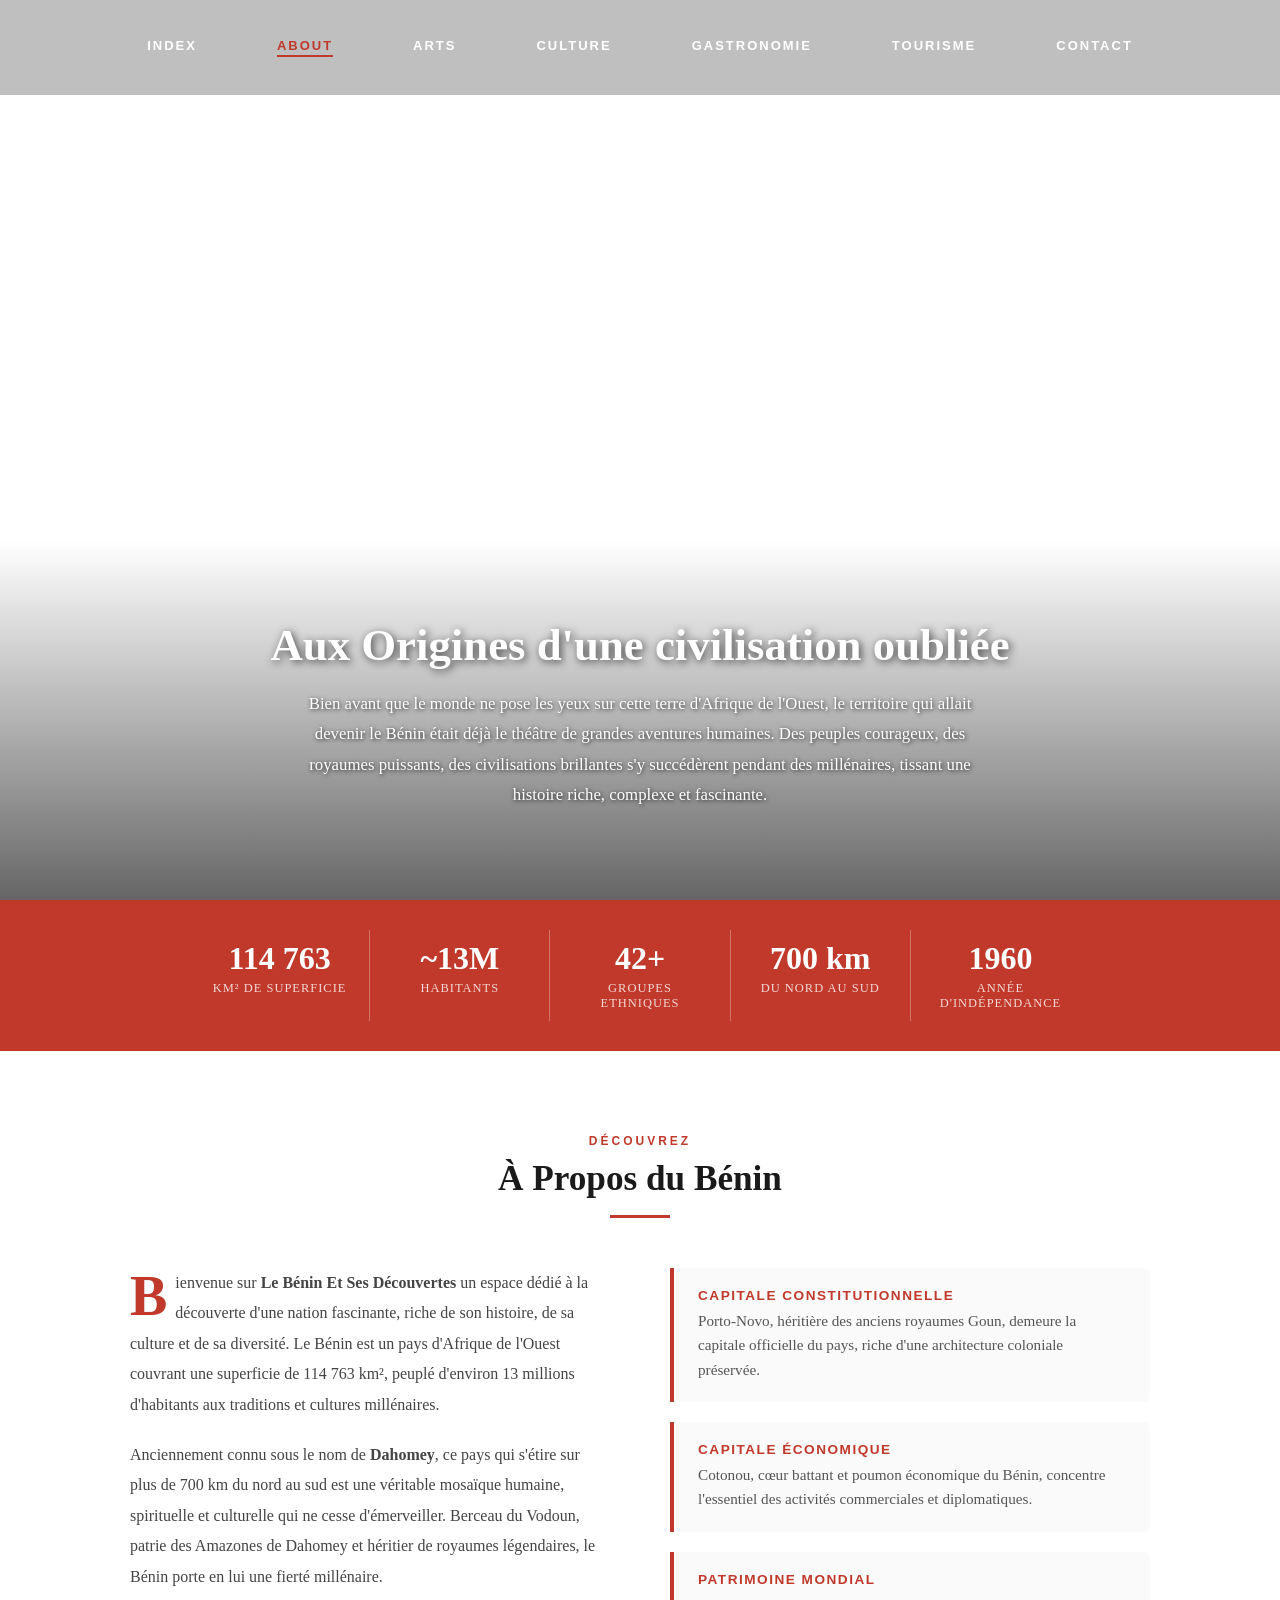
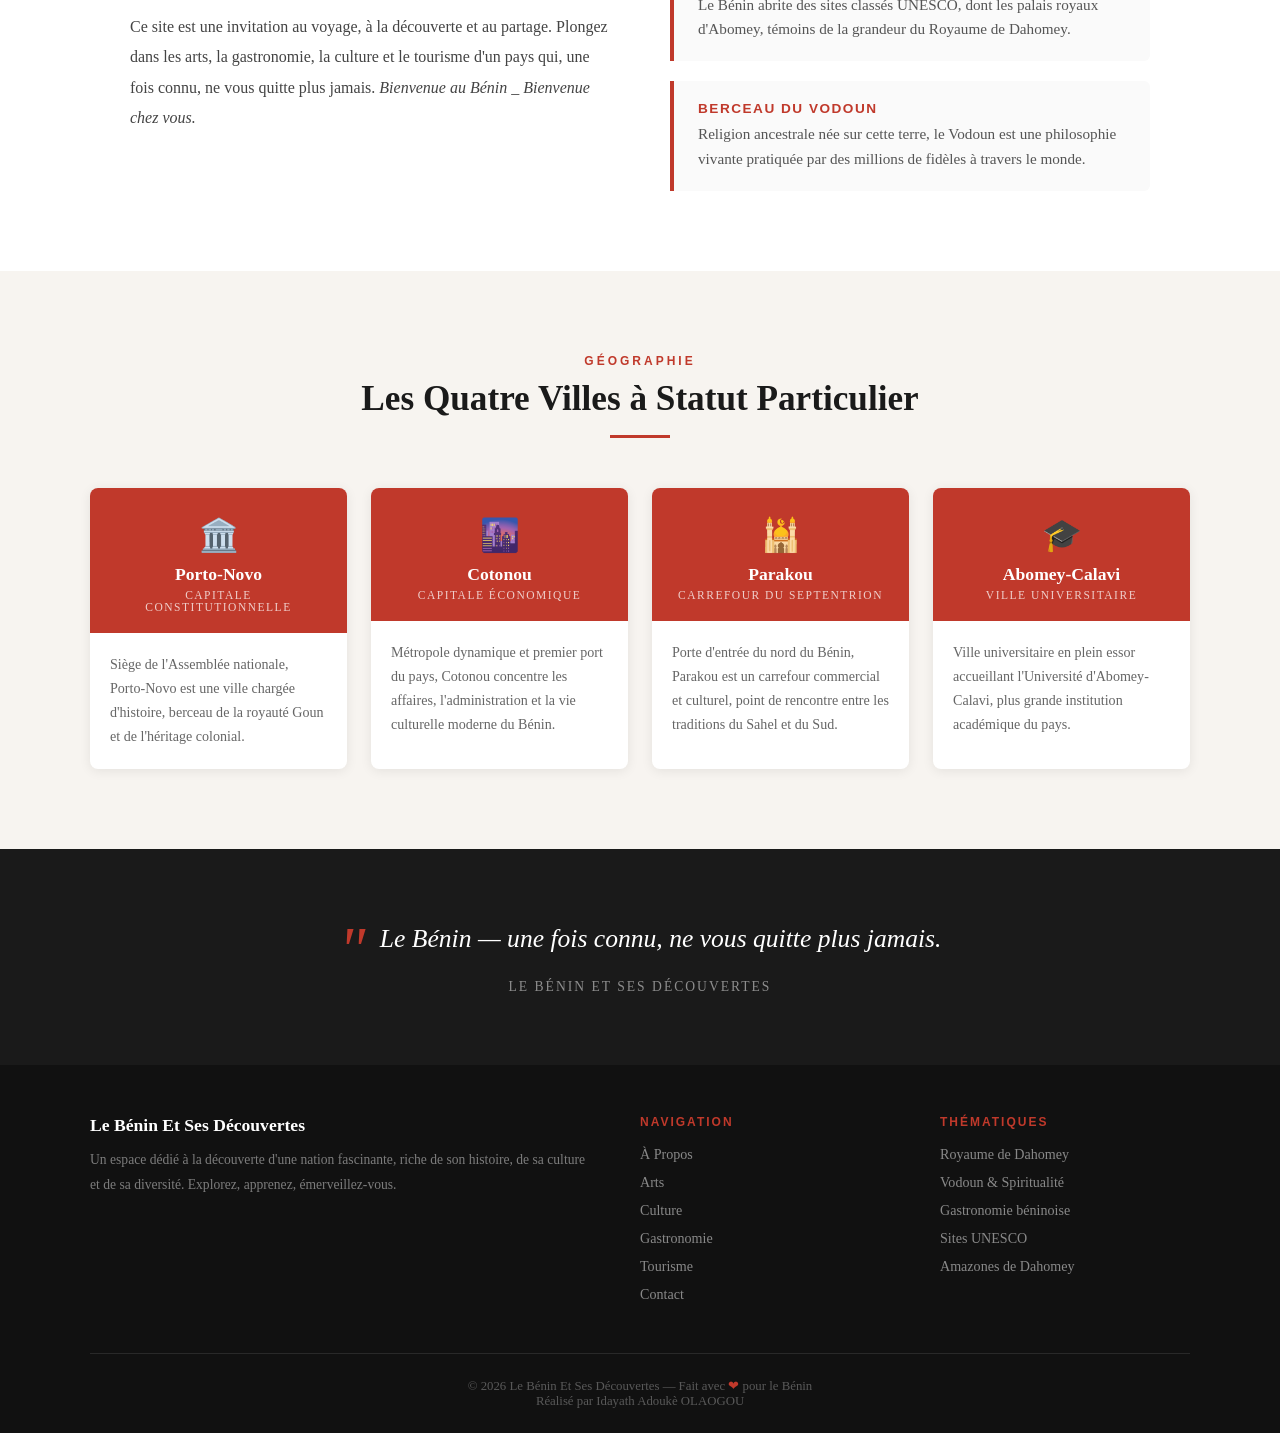
==== commit 23e5c16b: "Modification des 07 rubriques: about, arts, culture, gastronomie index,tourisme et contact ainsi que" ====
--- a/about.html
+++ b/about.html
@@ -59,7 +59,7 @@
 
         /* ===== HERO ===== */
         .Info {
-            background-image: url(images/Amazone.webp);
+            background-image: url(images/amazone.webp);
             background-size: cover;
             background-position: center;
             height: 100vh;
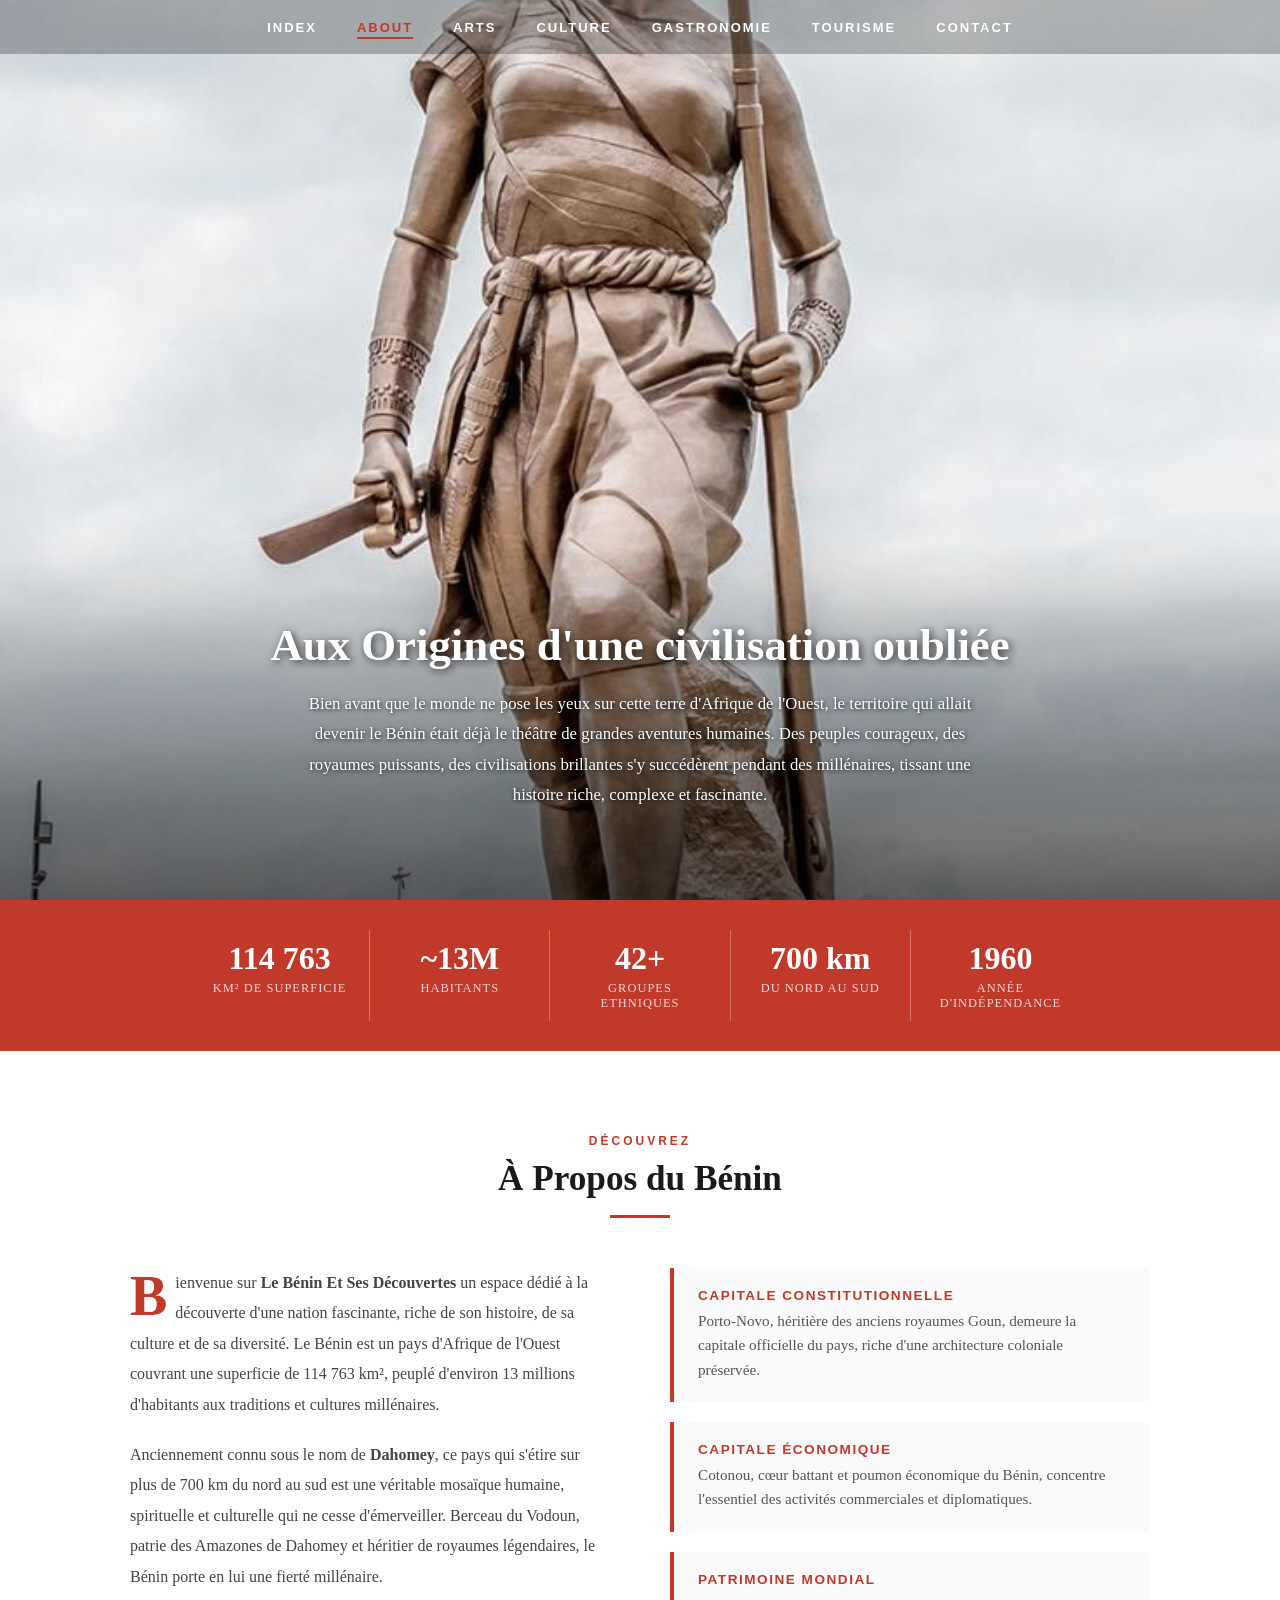
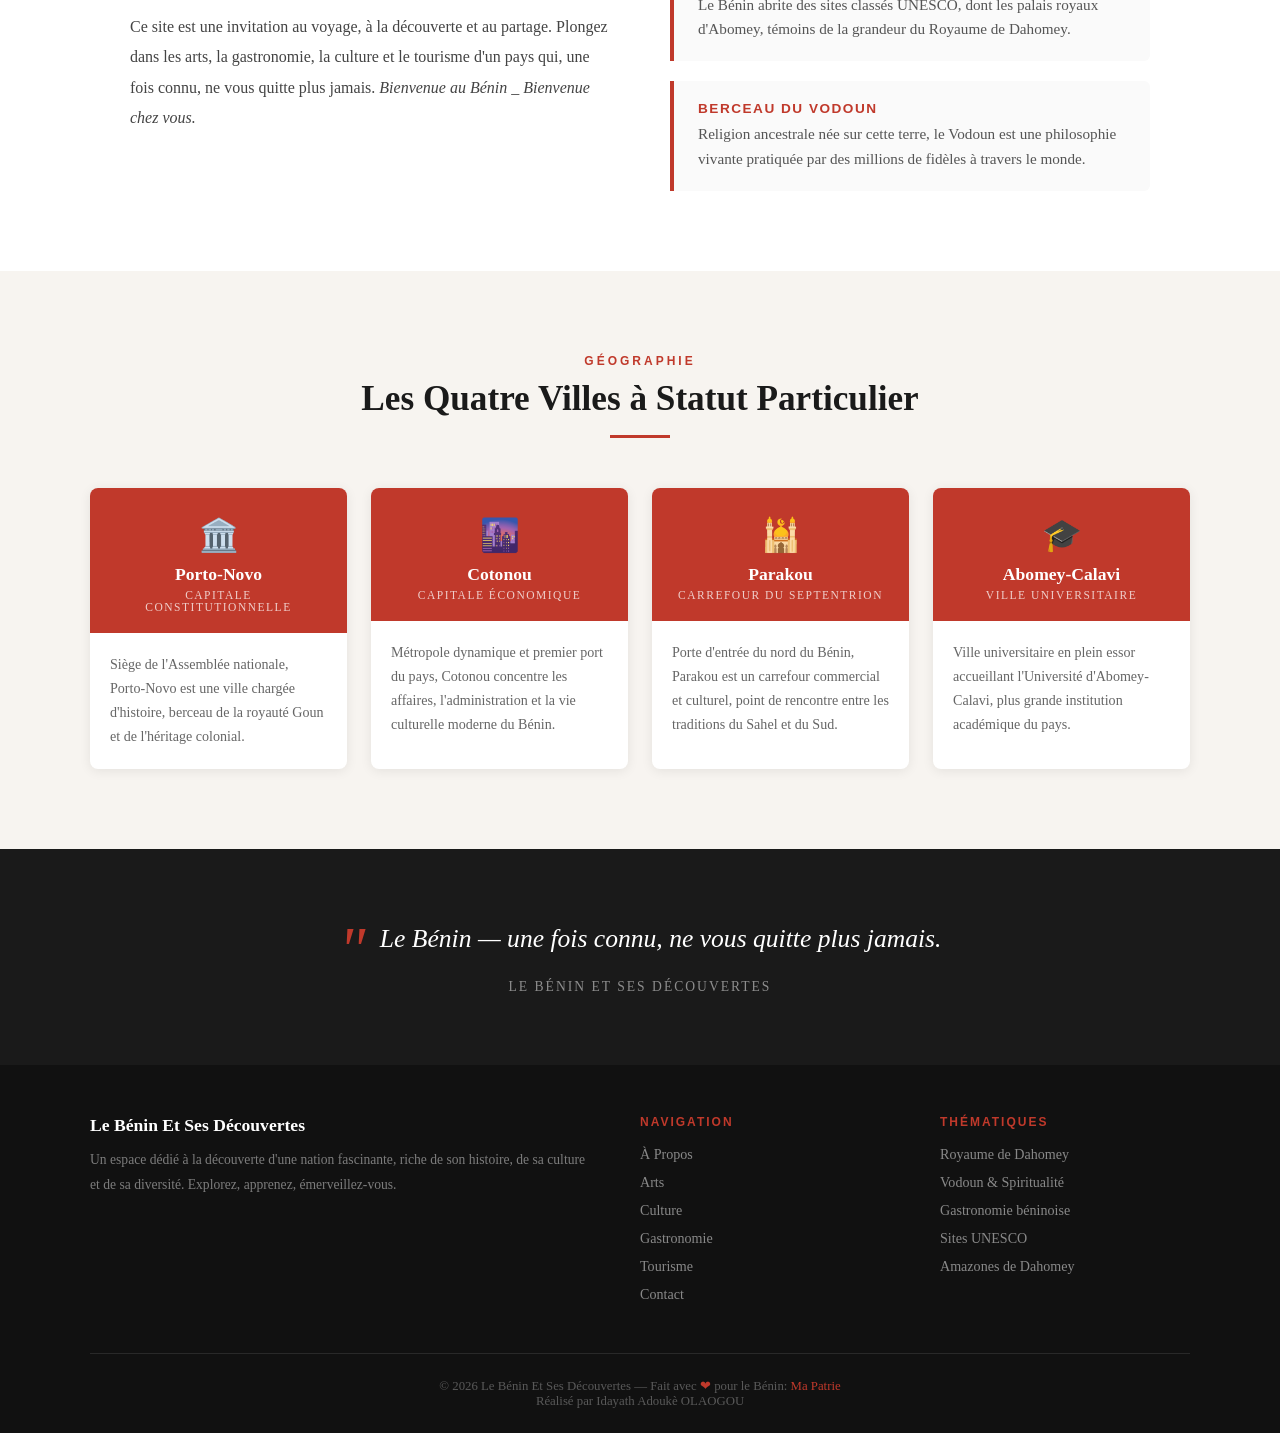
==== commit c94b5a86: "Mise à jour pages et correction Formspree" ====
--- a/about.html
+++ b/about.html
@@ -634,7 +634,7 @@
         </div>
 
         <div class="footer-bottom">
-            <p>© 2026 Le Bénin Et Ses Découvertes — Fait avec <span>❤</span> pour le Bénin</p>
+            <p>© 2026 Le Bénin Et Ses Découvertes — Fait avec <span>❤</span> pour le Bénin: <span>Ma Patrie</span></p>
             <p>Réalisé par Idayath Adoukè OLAOGOU</p>
         </div>
     </footer>
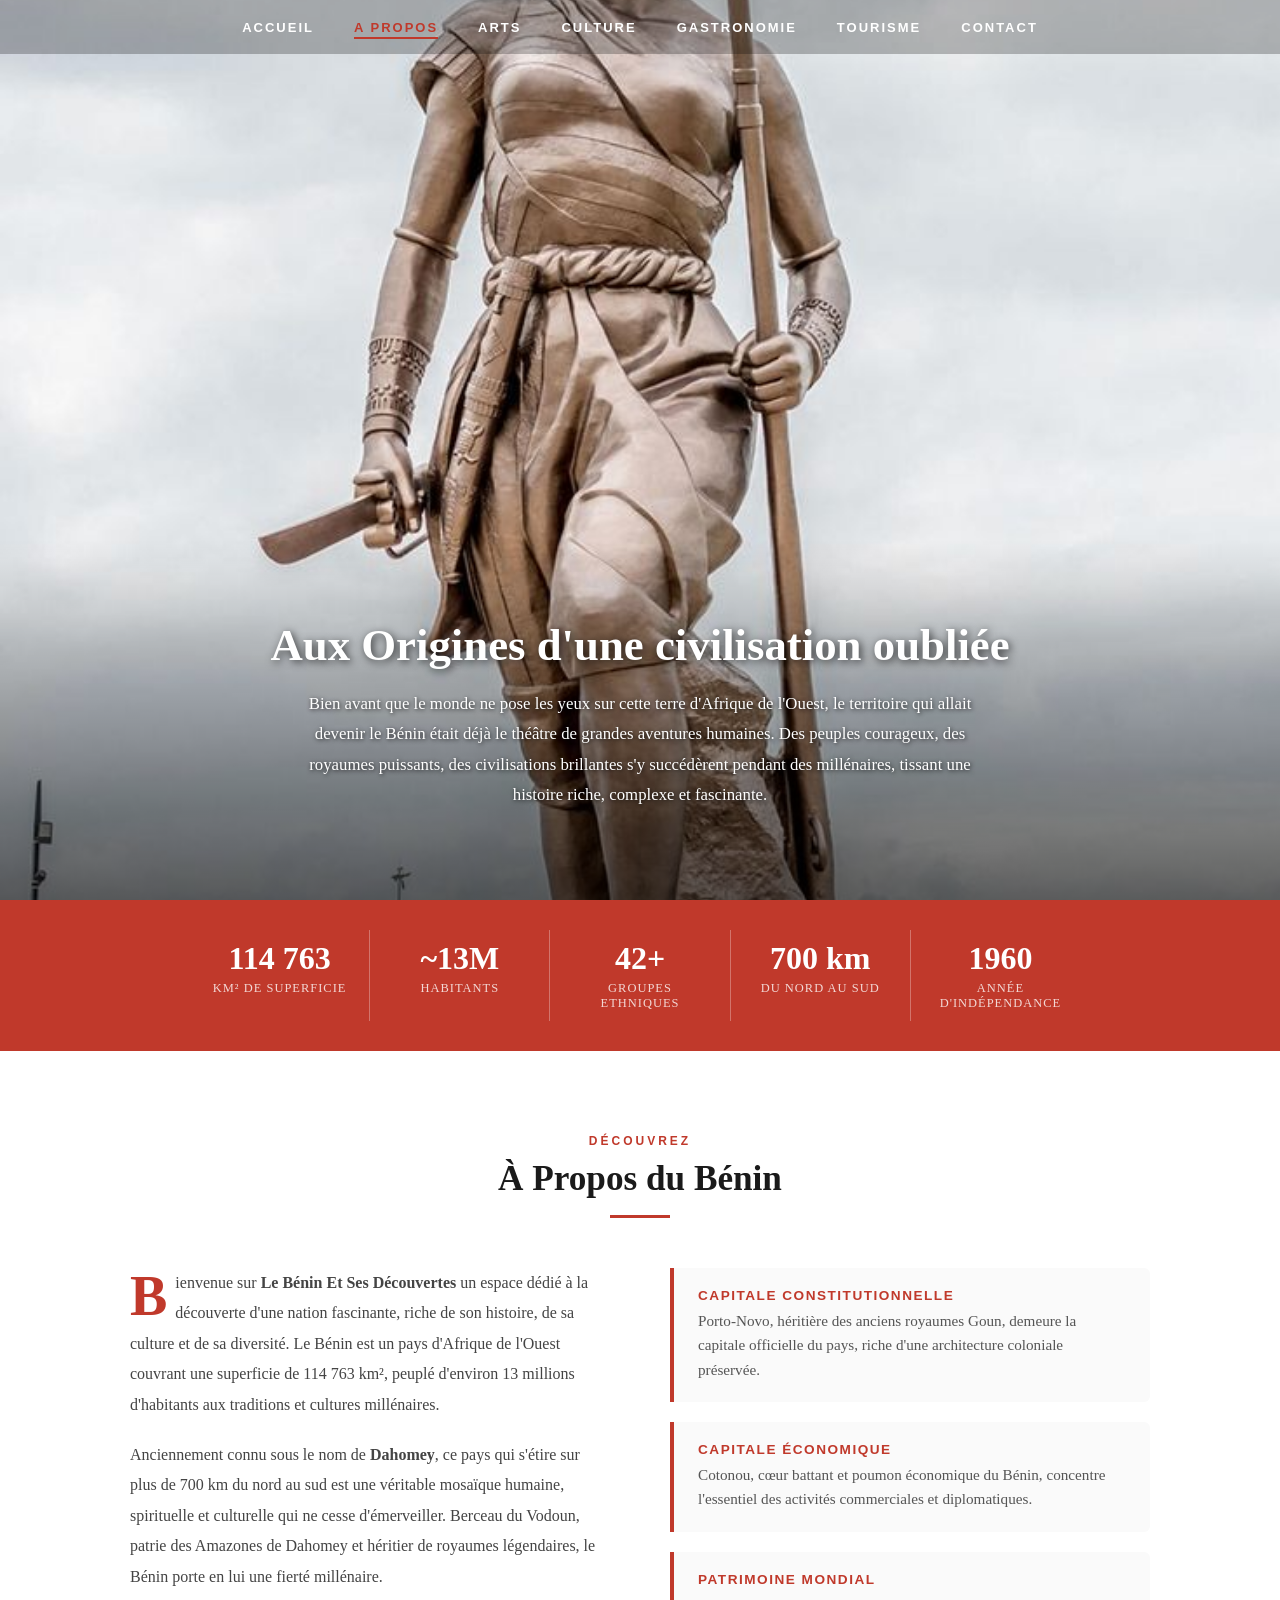
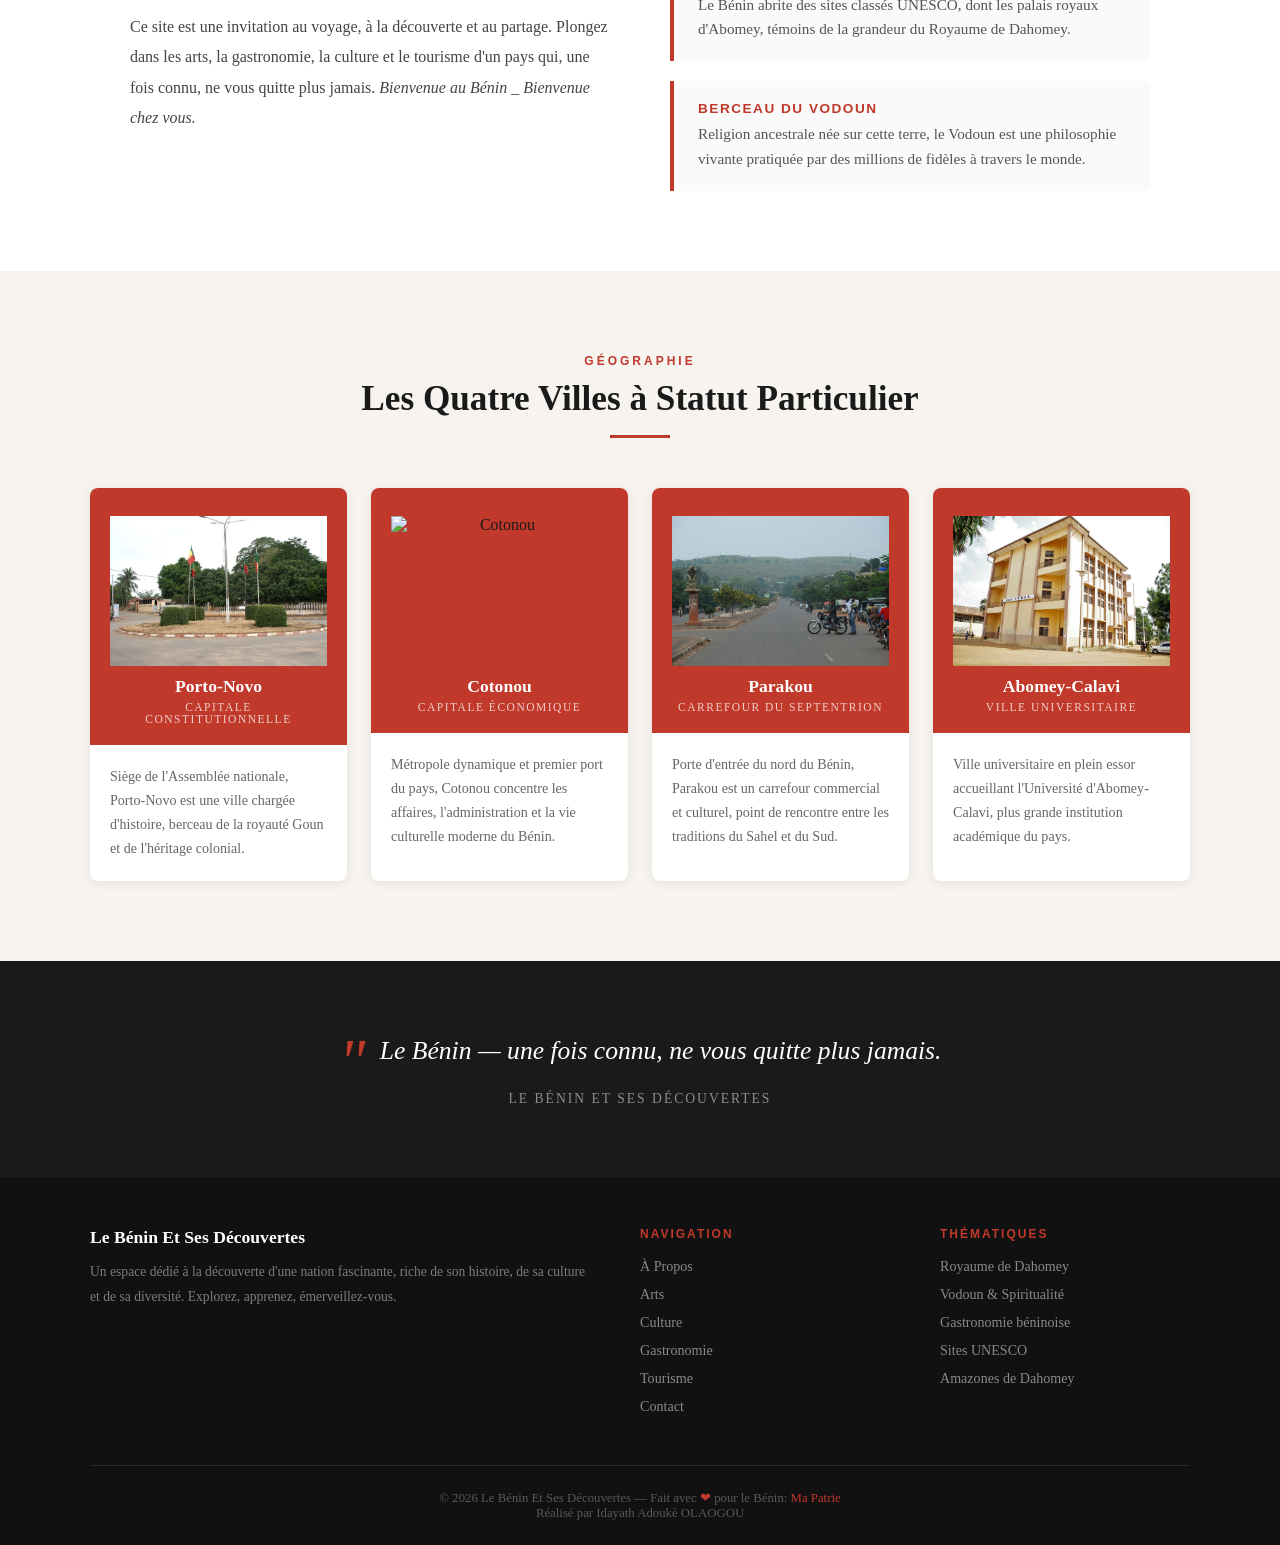
==== commit 7e1db5fc: "Mise à jour complète : pages about, arts, culture, gastronomie, tourisme, contact, index et images" ====
--- a/about.html
+++ b/about.html
@@ -266,10 +266,12 @@
             text-align: center;
         }
 
-        .city-icon {
-            font-size: 2rem;
-            display: block;
-            margin-bottom: 10px;
+        .city-image {
+           width: 100%;
+           height: 150px;
+           object-fit: cover;
+           display: block;
+           margin-bottom: 10px;
         }
 
         .city-card-top h3 {
@@ -446,8 +448,8 @@
     <div class="Info">
         <nav class="head">
             <ul>
-                <li><a href="index.html">Index</a></li>
-                <li><a href="about.html" class="active">About</a></li>
+                <li><a href="index.html">Accueil</a></li>
+                <li><a href="about.html" class="active">A Propos</a></li>
                 <li><a href="arts.html">Arts</a></li>
                 <li><a href="culture.html">Culture</a></li>
                 <li><a href="gastronomie.html">Gastronomie</a></li>
@@ -548,7 +550,7 @@
         <div class="cities-grid">
             <div class="city-card">
                 <div class="city-card-top">
-                    <span class="city-icon">🏛️</span>
+                    <img src="images/porto.jpg" alt="Porto-Novo" class="city-image"/>
                     <h3>Porto-Novo</h3>
                     <div class="city-role">Capitale constitutionnelle</div>
                 </div>
@@ -559,7 +561,7 @@
 
             <div class="city-card">
                 <div class="city-card-top">
-                    <span class="city-icon">🌆</span>
+                   <img src="images/cotonou.jpeg" alt="Cotonou" class="city-image"/>     
                     <h3>Cotonou</h3>
                     <div class="city-role">Capitale économique</div>
                 </div>
@@ -570,7 +572,7 @@
 
             <div class="city-card">
                 <div class="city-card-top">
-                    <span class="city-icon">🕌</span>
+                    <img src="images/parakou.jpeg" alt="Parakou" class="city-image"/>
                     <h3>Parakou</h3>
                     <div class="city-role">Carrefour du septentrion</div>
                 </div>
@@ -581,7 +583,7 @@
 
             <div class="city-card">
                 <div class="city-card-top">
-                    <span class="city-icon">🎓</span>
+                    <img src="images/calavi.jpg" alt="Abomey-Calavi" class="city-image"/>
                     <h3>Abomey-Calavi</h3>
                     <div class="city-role">Ville universitaire</div>
                 </div>
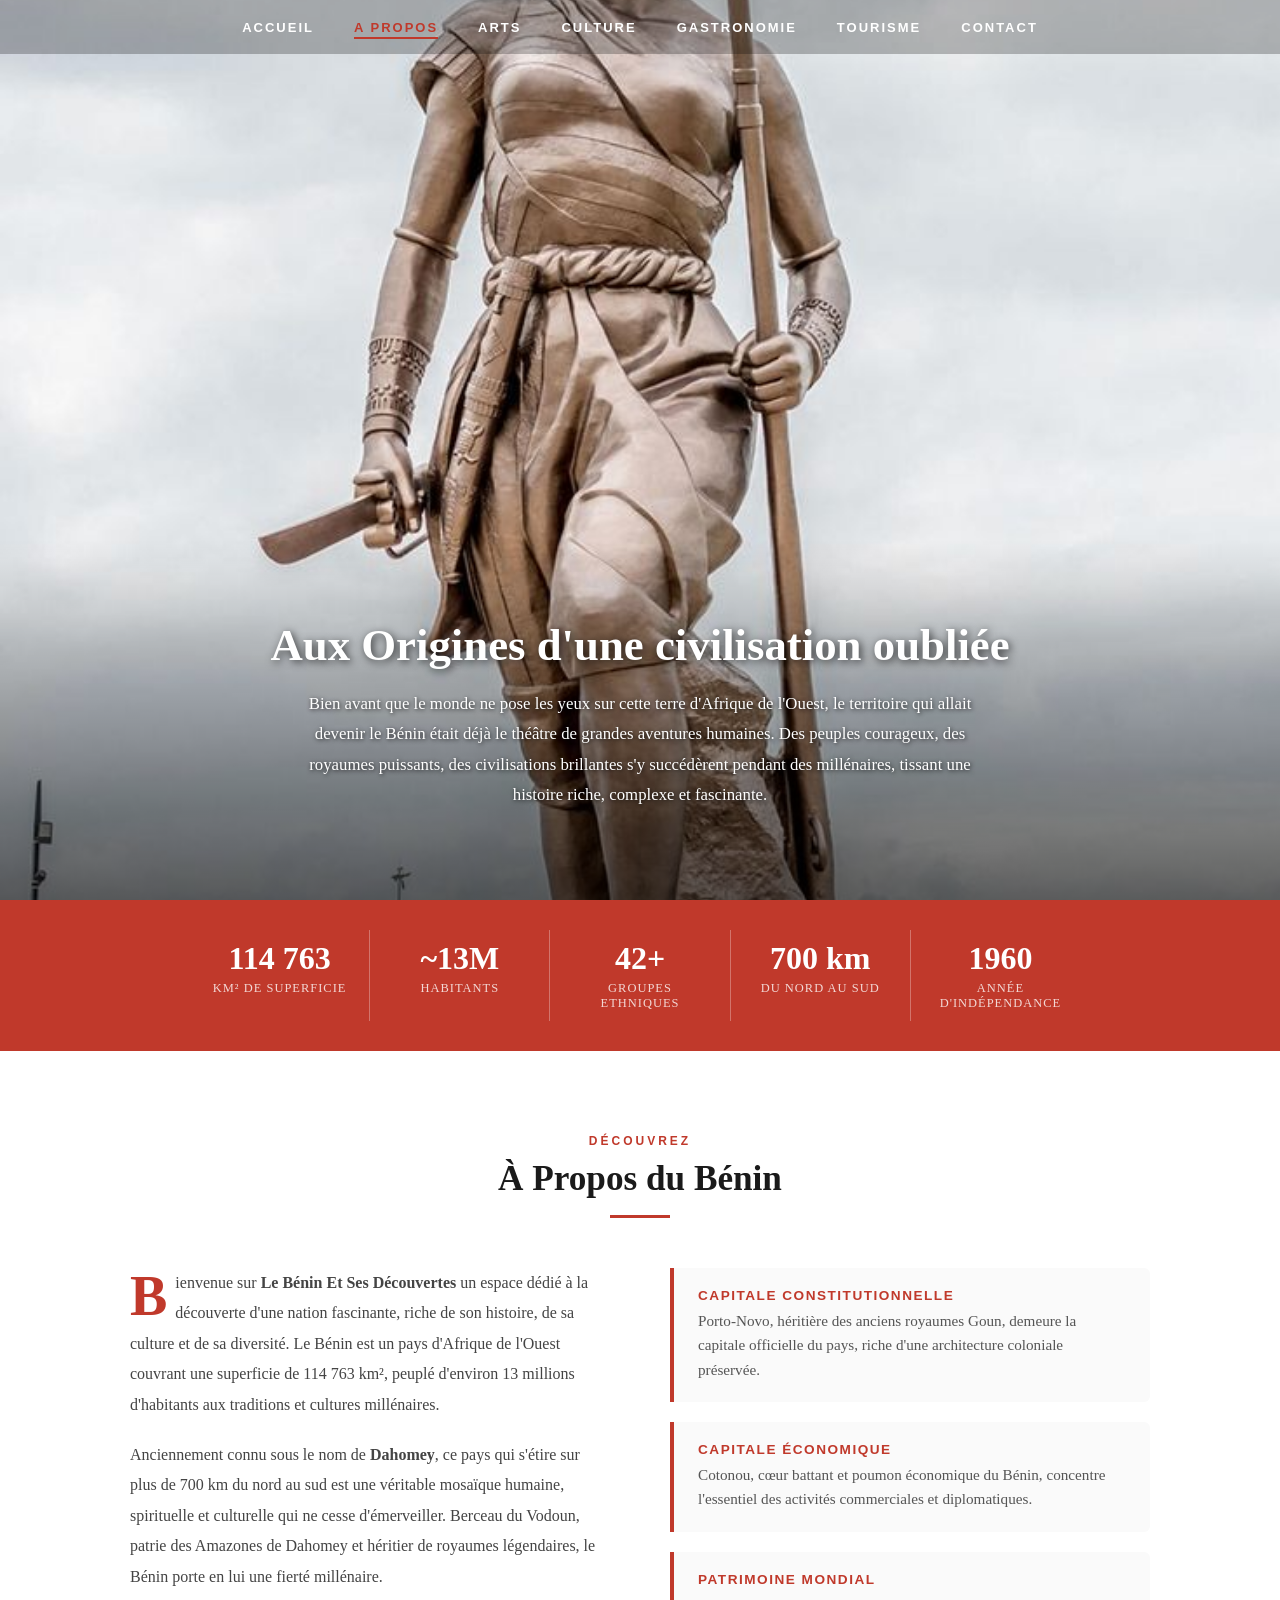
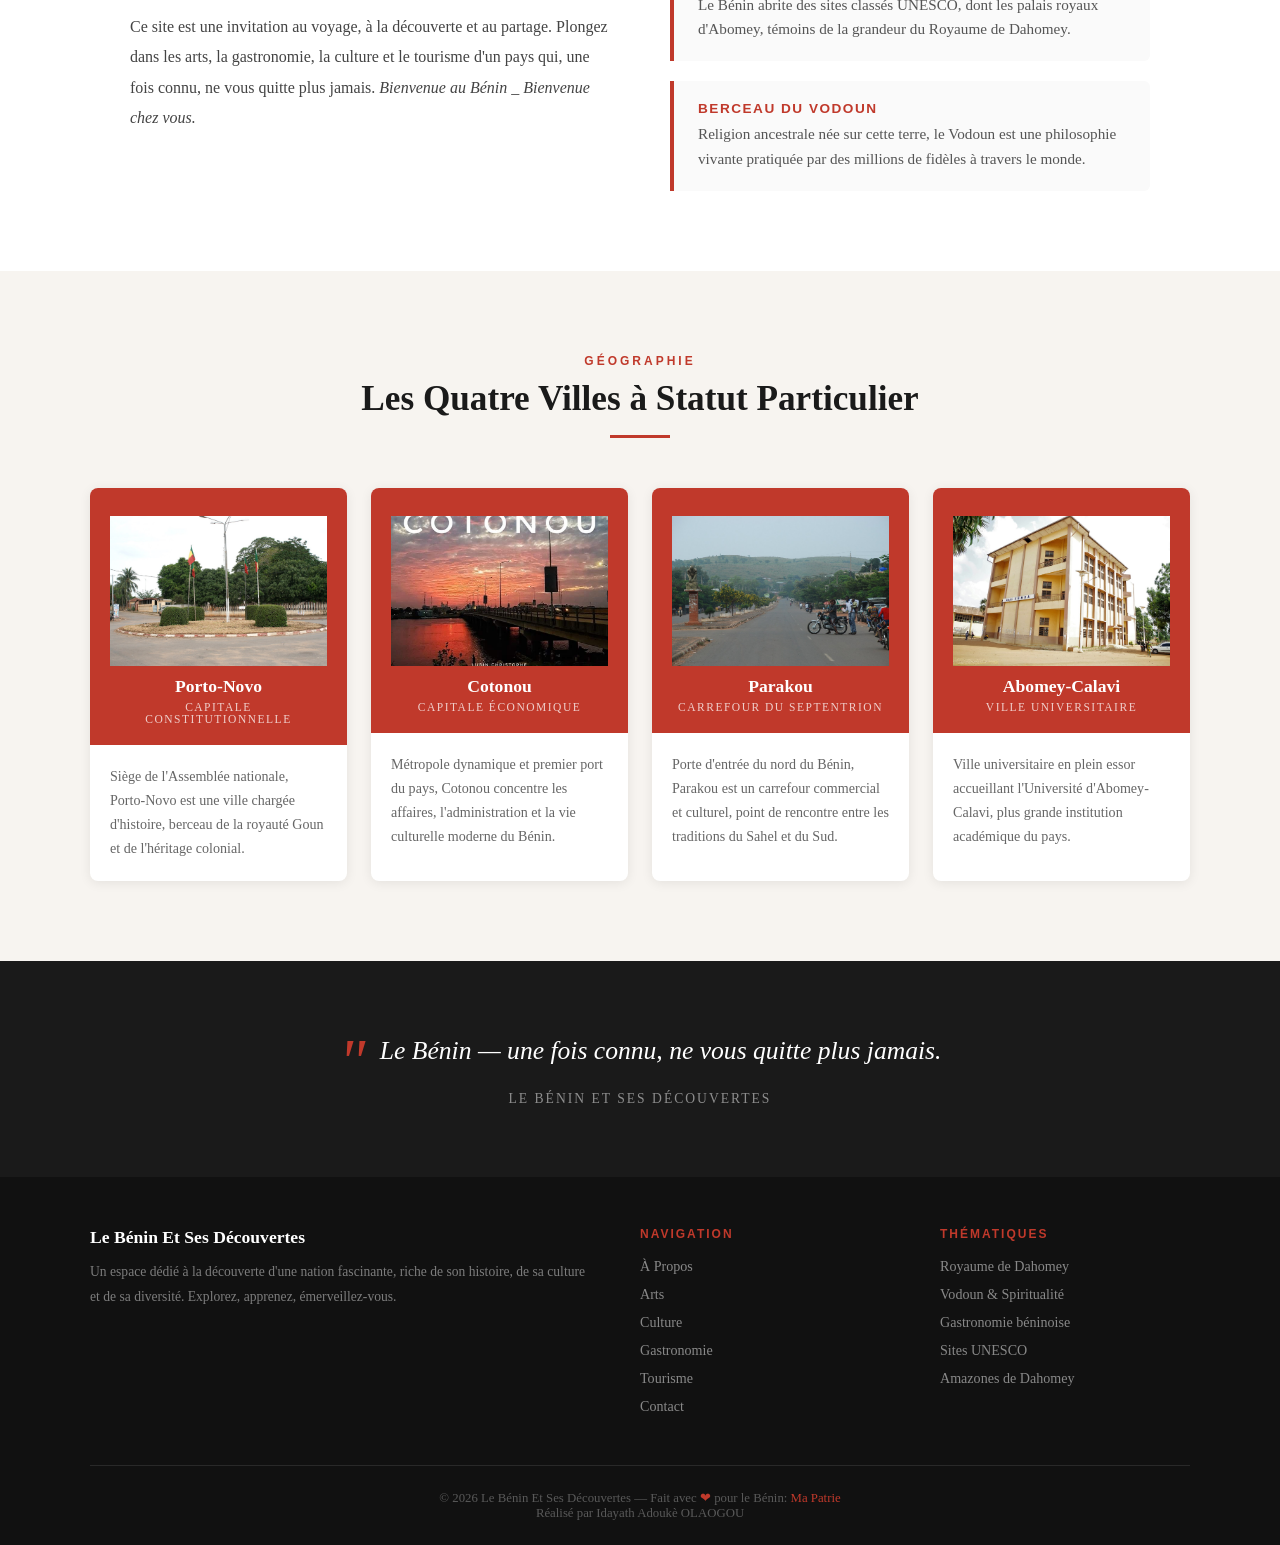
==== commit 7de71a38: "Mise à jour complète de la page about" ====
--- a/about.html
+++ b/about.html
@@ -561,7 +561,7 @@
 
             <div class="city-card">
                 <div class="city-card-top">
-                   <img src="images/cotonou.jpeg" alt="Cotonou" class="city-image"/>     
+                   <img src="images/Cotonou.jpeg" alt="Cotonou" class="city-image"/>     
                     <h3>Cotonou</h3>
                     <div class="city-role">Capitale économique</div>
                 </div>
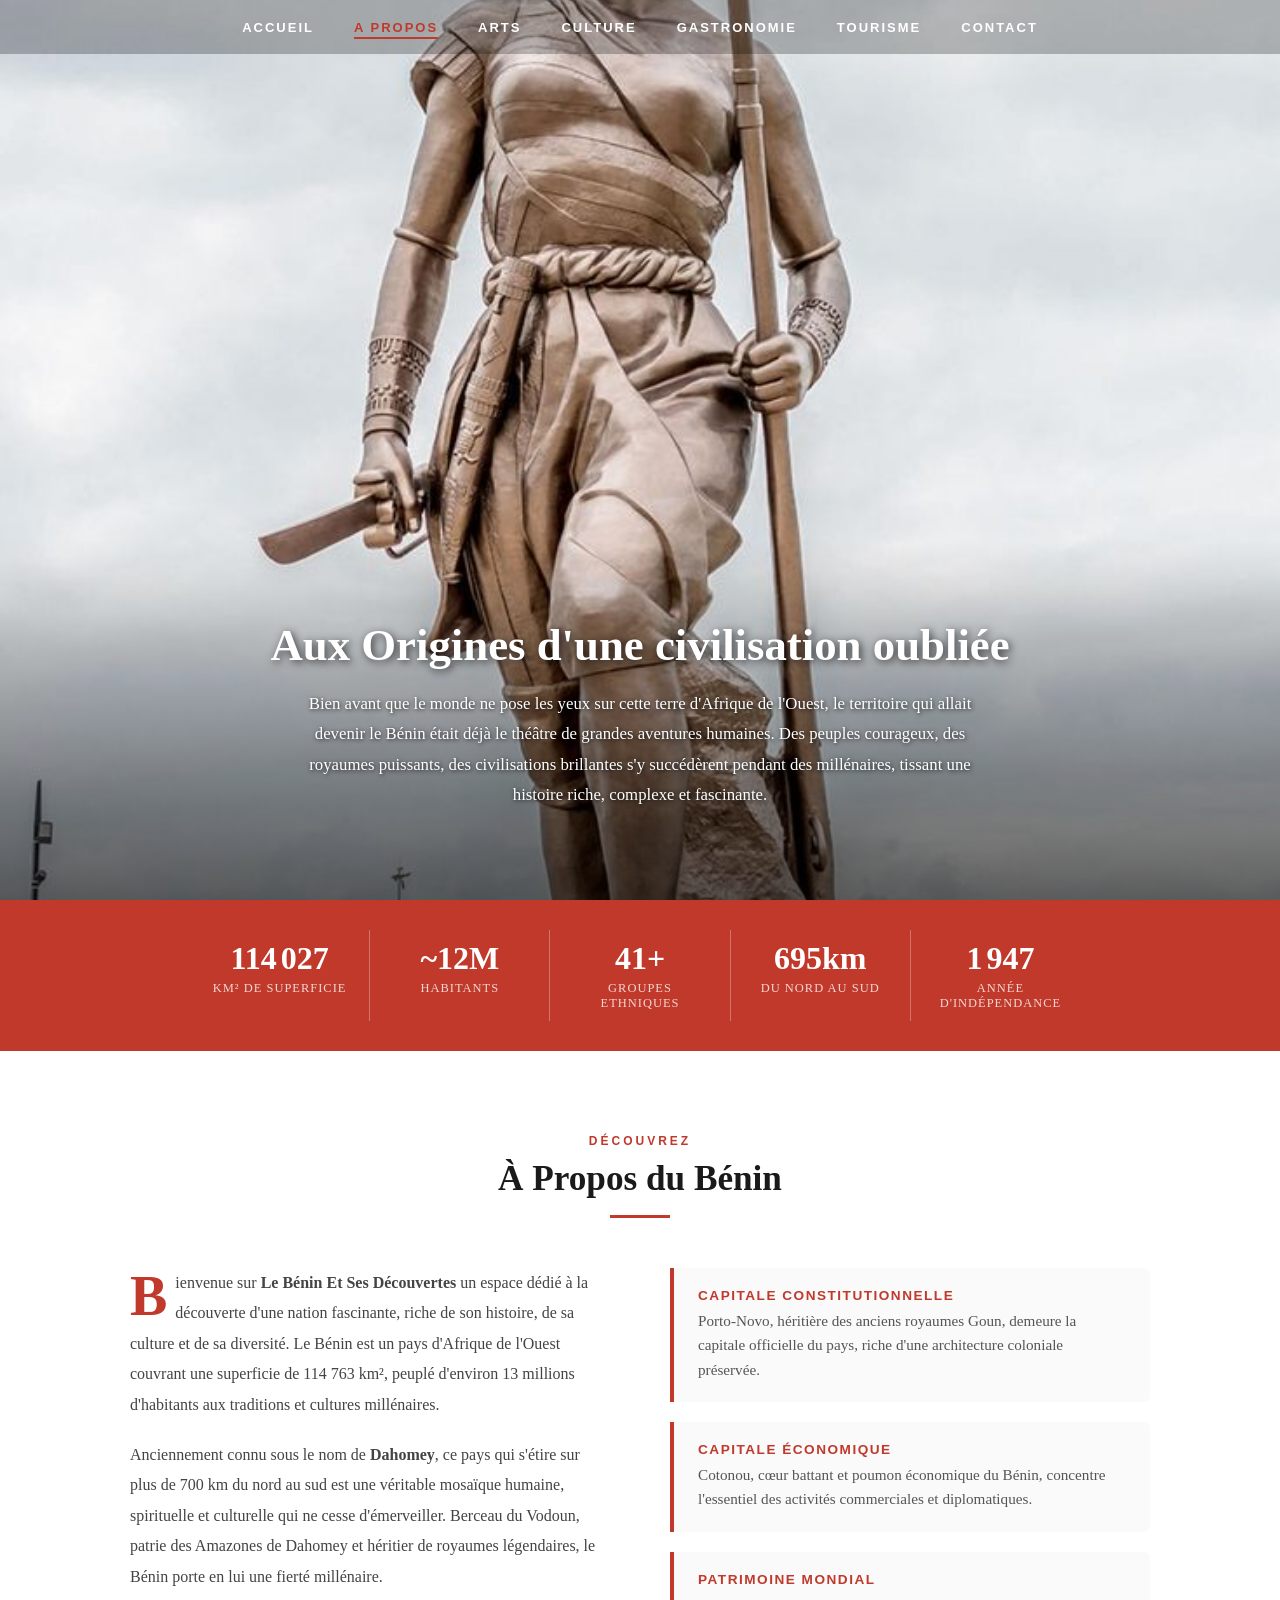
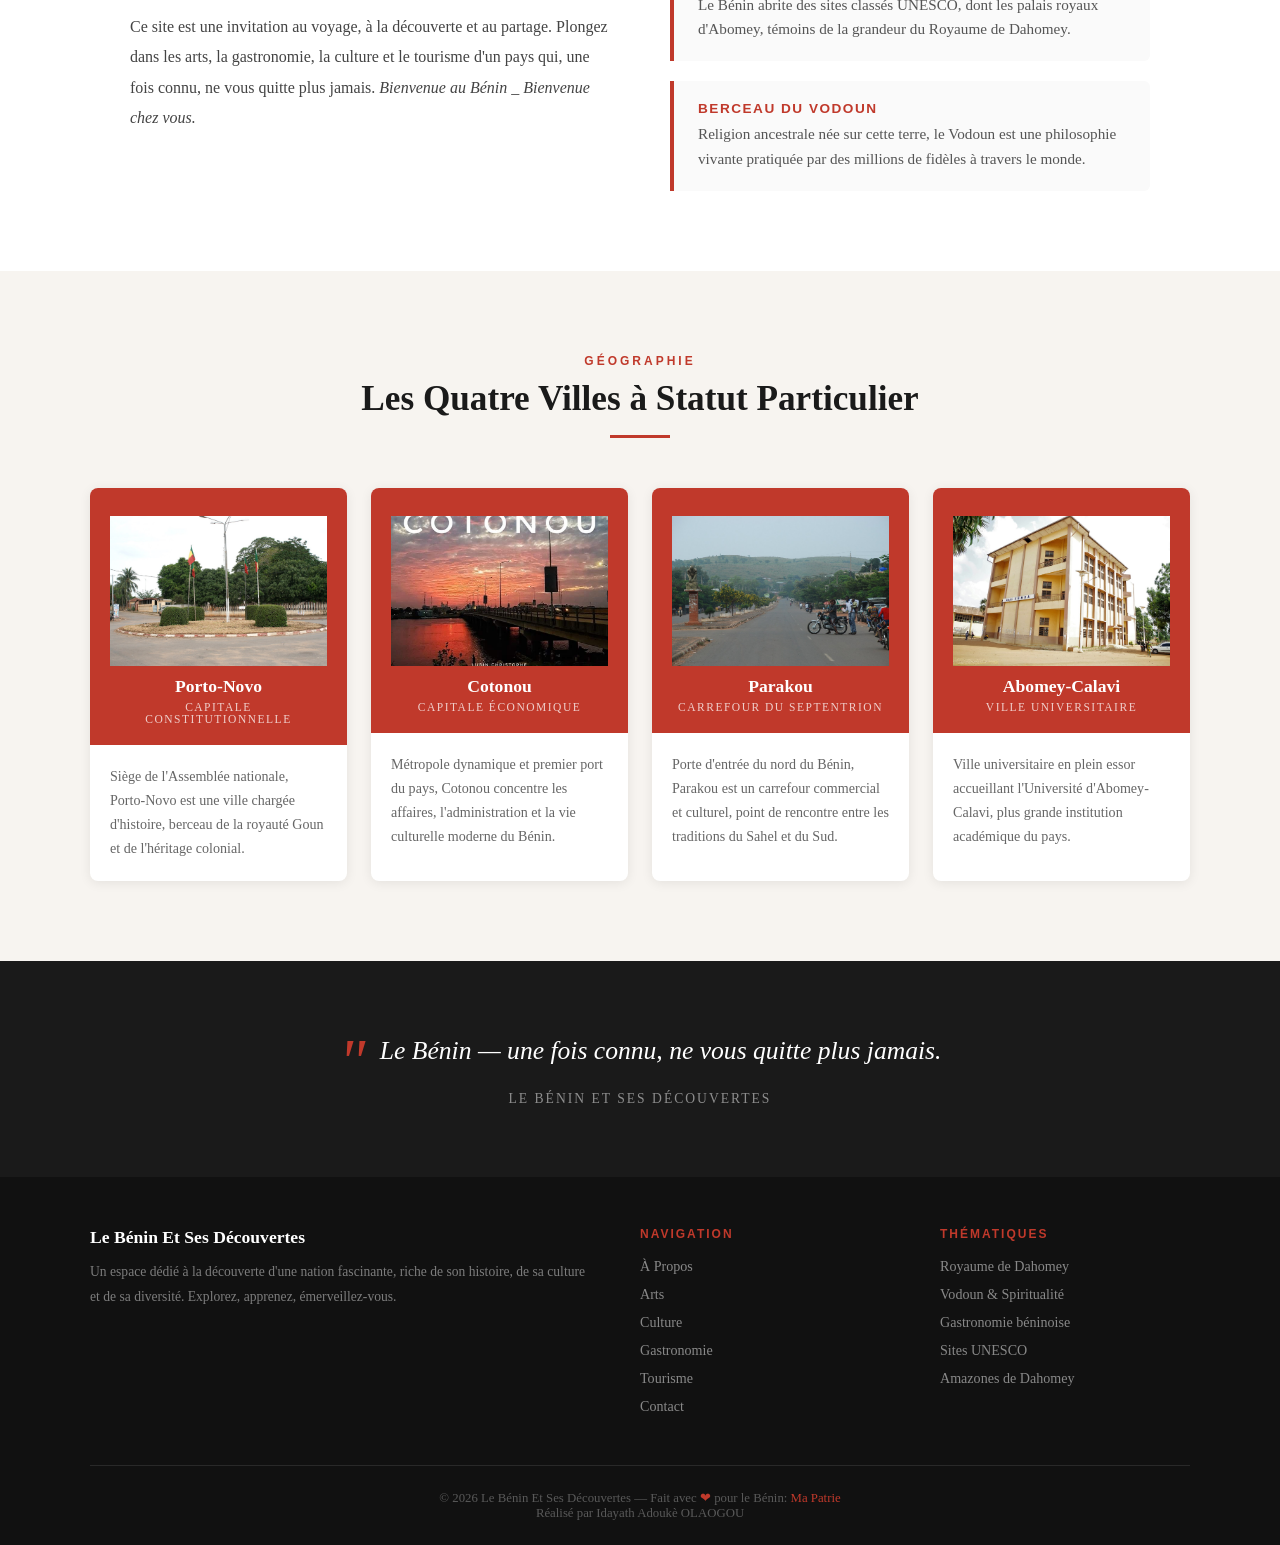
==== commit 62ccb990: "Modification complète de toutes les rubriques" ====
--- a/about.html
+++ b/about.html
@@ -57,6 +57,34 @@
             padding-bottom: 2px;
         }
 
+        /* ===== MENU BURGER (mobile) ===== */
+        .burger {
+            display: none;
+            flex-direction: column;
+            justify-content: space-between;
+            width: 26px;
+            height: 19px;
+            background: transparent;
+            border: none;
+            cursor: pointer;
+            position: absolute;
+            right: 24px;
+            top: 20px;
+            z-index: 20;
+            padding: 0;
+        }
+        .burger span {
+            display: block;
+            height: 3px;
+            width: 100%;
+            background: #fff;
+            border-radius: 2px;
+            transition: transform 0.3s ease, opacity 0.3s ease;
+        }
+        .burger.open span:nth-child(1) { transform: translateY(8px) rotate(45deg); }
+        .burger.open span:nth-child(2) { opacity: 0; }
+        .burger.open span:nth-child(3) { transform: translateY(-8px) rotate(-45deg); }
+
         /* ===== HERO ===== */
         .Info {
             background-image: url(images/amazone.webp);
@@ -406,6 +434,22 @@
 
         /* ===== RESPONSIVE ===== */
         @media (max-width: 768px) {
+
+            .burger { display: flex; }
+            .head ul {
+                display: none;
+                position: absolute;
+                top: 100%;
+                left: 0;
+                width: 100%;
+                flex-direction: column;
+                gap: 0;
+                background: rgba(0,0,0,0.92);
+                padding: 10px 0;
+            }
+            .head ul.open { display: flex; }
+            .head ul li { width: 100%; text-align: center; }
+            .head ul li a { display: block; padding: 12px 0; }
             .head ul {
                 gap: 14px;
                 flex-wrap: wrap;
@@ -447,6 +491,9 @@
     <!-- HERO -->
     <div class="Info">
         <nav class="head">
+            <button class="burger" id="burgerBtn" aria-label="Ouvrir le menu" aria-expanded="false">
+                <span></span><span></span><span></span>
+            </button>
             <ul>
                 <li><a href="index.html">Accueil</a></li>
                 <li><a href="about.html" class="active">A Propos</a></li>
@@ -641,5 +688,6 @@
         </div>
     </footer>
 
+    <script src="script.js"></script>
 </body>
 </html>
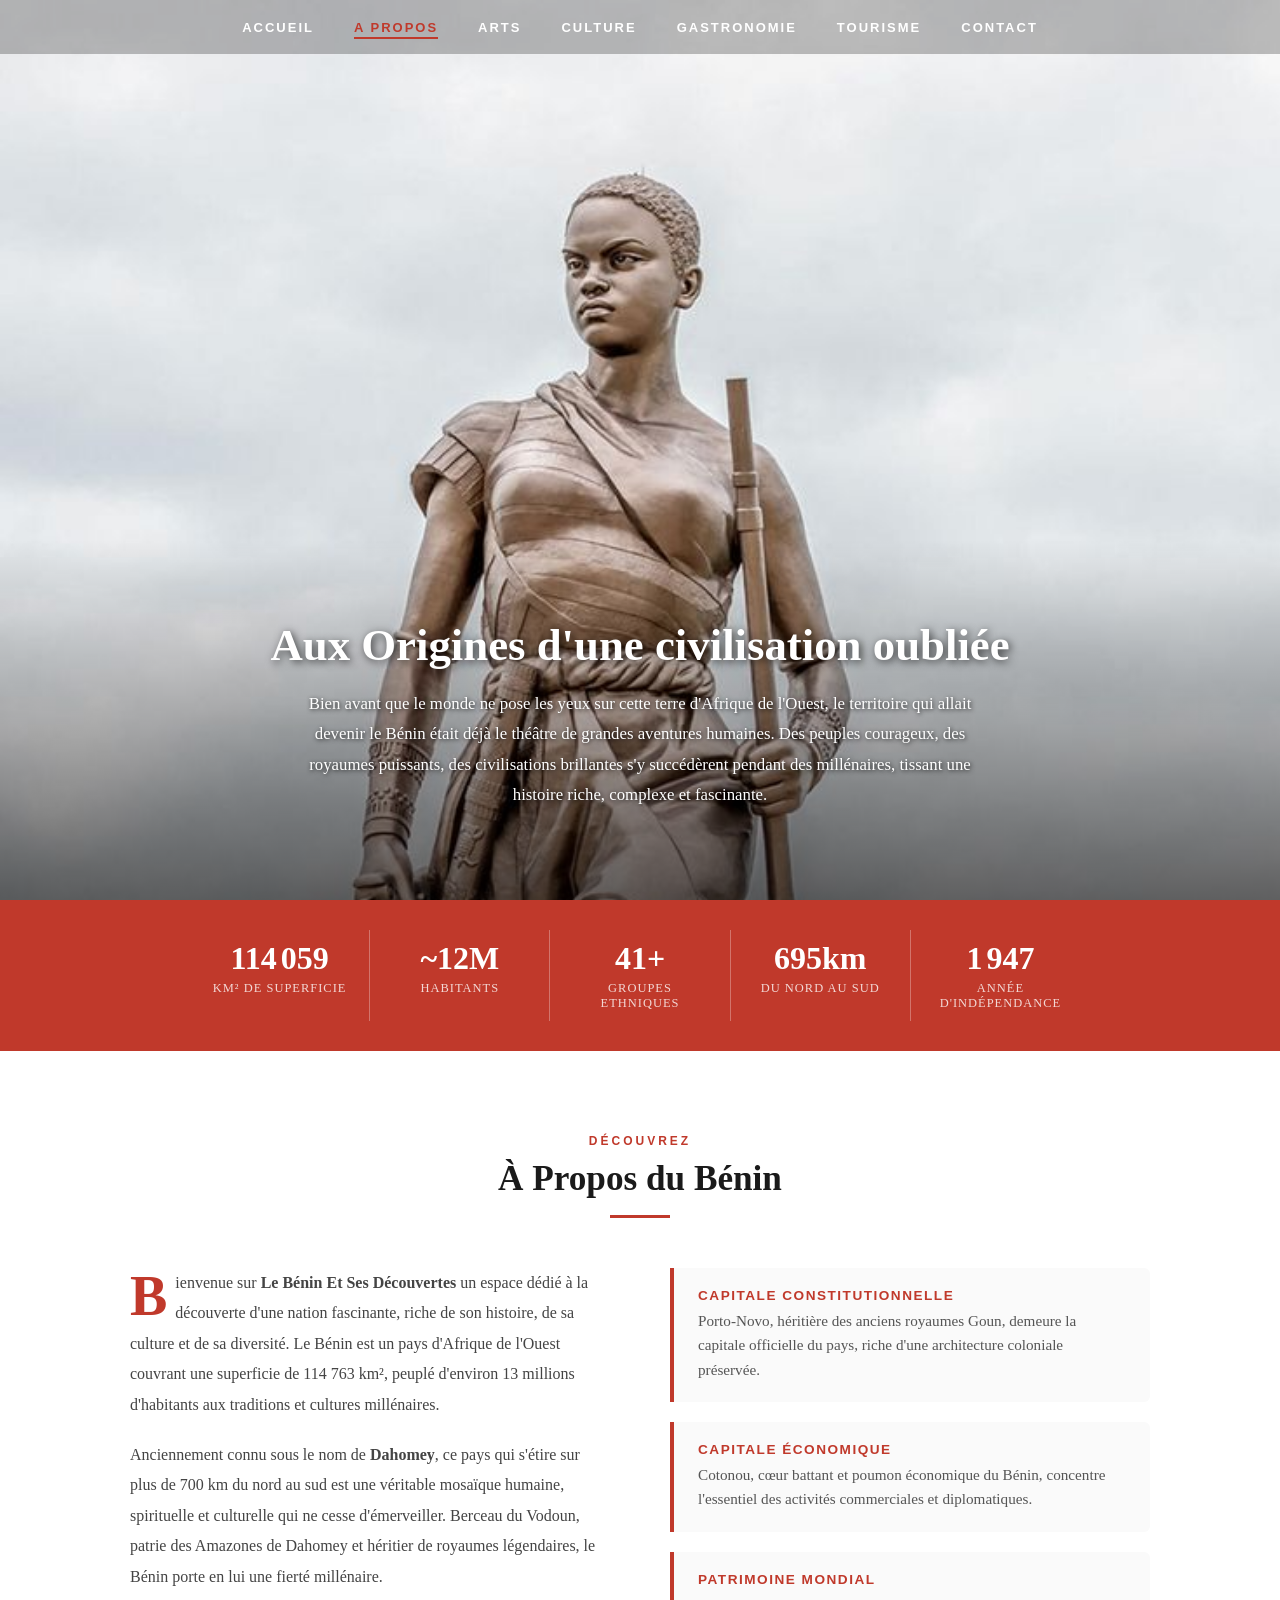
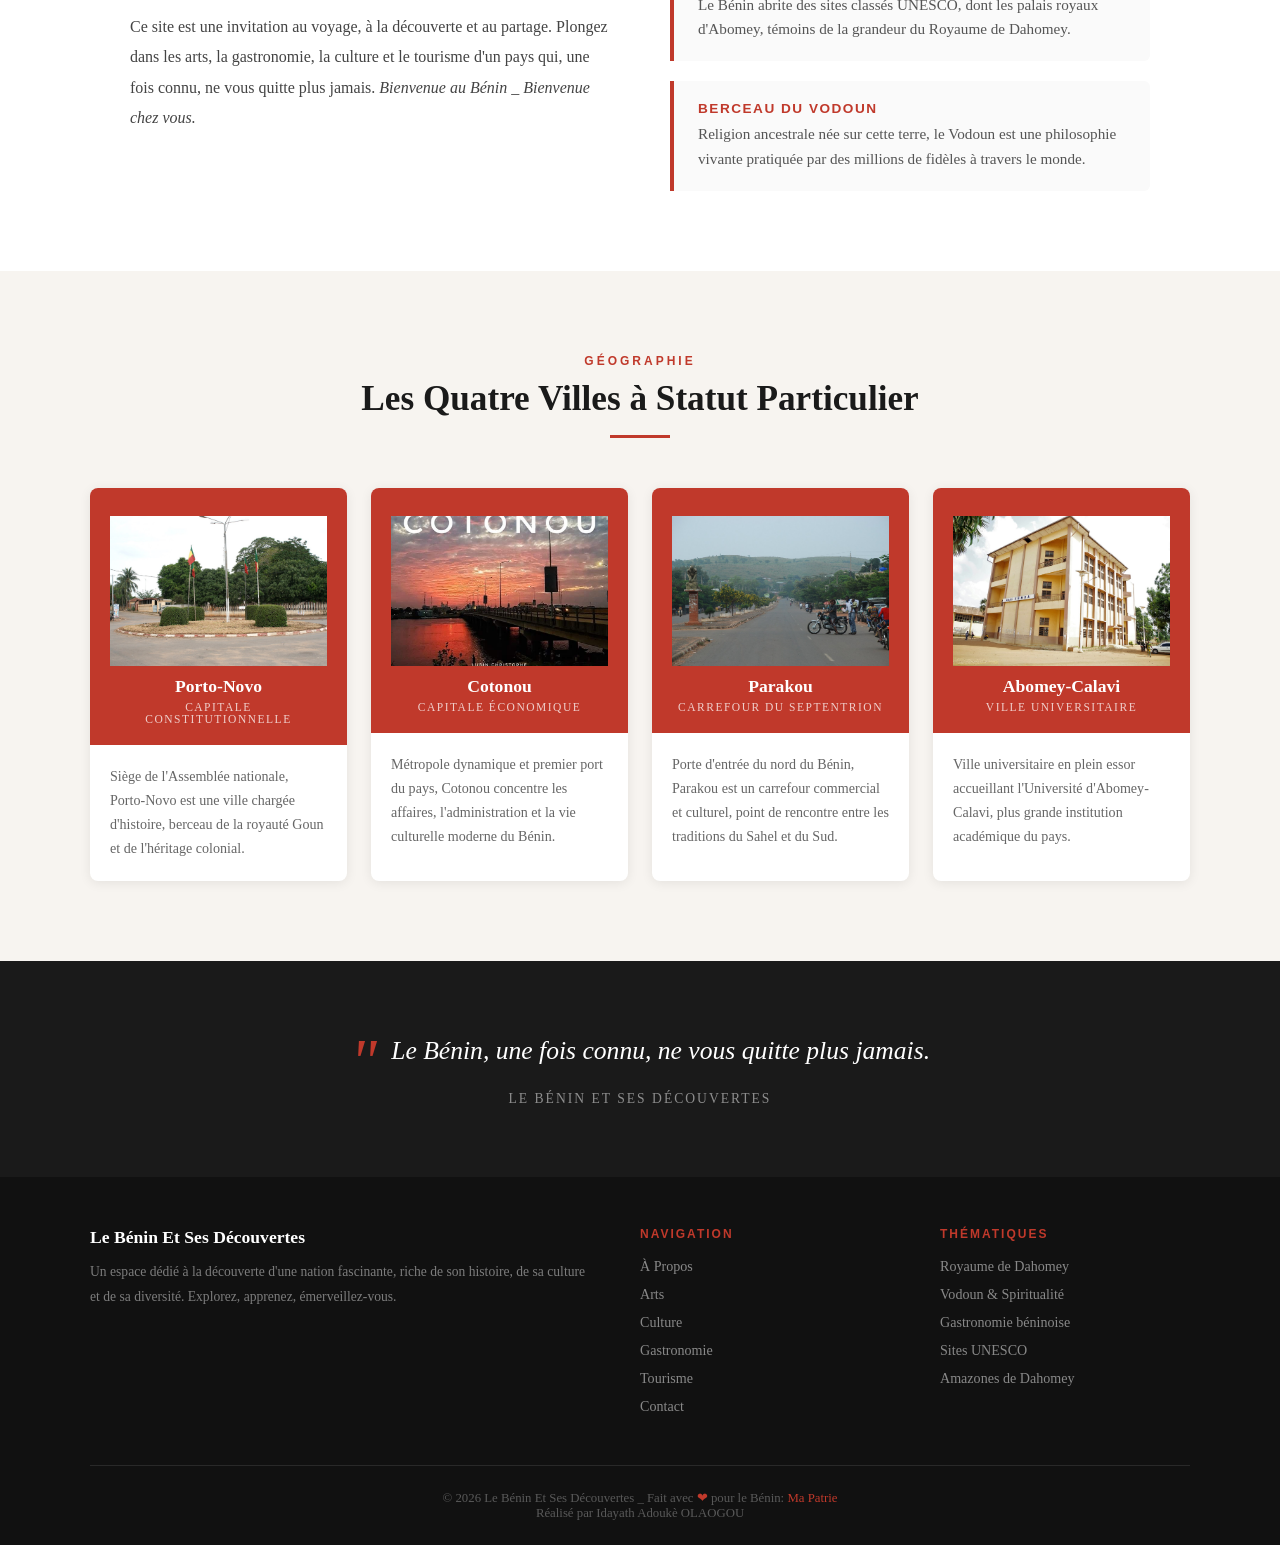
==== commit 484bd88d: "Mise en forme de chaque page" ====
--- a/about.html
+++ b/about.html
@@ -18,7 +18,6 @@
             background-color: #fff;
         }
 
-        /* ===== NAVIGATION ===== */
         .head {
             position: absolute;
             top: 0;
@@ -57,7 +56,6 @@
             padding-bottom: 2px;
         }
 
-        /* ===== MENU BURGER (mobile) ===== */
         .burger {
             display: none;
             flex-direction: column;
@@ -85,11 +83,10 @@
         .burger.open span:nth-child(2) { opacity: 0; }
         .burger.open span:nth-child(3) { transform: translateY(-8px) rotate(-45deg); }
 
-        /* ===== HERO ===== */
         .Info {
             background-image: url(images/amazone.webp);
             background-size: cover;
-            background-position: center;
+            background-position: center top;
             height: 100vh;
             position: relative;
             color: white;
@@ -133,7 +130,6 @@
             margin: 0 auto;
         }
 
-        /* ===== CHIFFRES CLÉS ===== */
         .stats-bar {
             background: #c0392b;
             padding: 30px 0;
@@ -174,7 +170,6 @@
             display: block;
         }
 
-        /* ===== SECTION À PROPOS ===== */
         .about-section {
             padding: 80px 40px;
             max-width: 1100px;
@@ -261,7 +256,6 @@
             line-height: 1.6;
         }
 
-        /* ===== SECTION VILLES ===== */
         .cities-section {
             background: #f7f4f0;
             padding: 80px 40px;
@@ -326,7 +320,6 @@
             line-height: 1.7;
         }
 
-        /* ===== CITATION ===== */
         .quote-section {
             background: #1a1a1a;
             padding: 70px 40px;
@@ -361,7 +354,6 @@
             text-transform: uppercase;
         }
 
-        /* ===== FOOTER ===== */
         footer {
             background: #111;
             padding: 50px 40px 24px;
@@ -432,7 +424,6 @@
             color: #c0392b;
         }
 
-        /* ===== RESPONSIVE ===== */
         @media (max-width: 768px) {
 
             .burger { display: flex; }
@@ -488,7 +479,6 @@
 </head>
 <body>
 
-    <!-- HERO -->
     <div class="Info">
         <nav class="head">
             <button class="burger" id="burgerBtn" aria-label="Ouvrir le menu" aria-expanded="false">
@@ -514,7 +504,6 @@
         </div>
     </div>
 
-    <!-- CHIFFRES CLÉS -->
     <div class="stats-bar">
         <div class="stats-grid">
             <div class="stat-item">
@@ -540,7 +529,6 @@
         </div>
     </div>
 
-    <!-- À PROPOS -->
     <section class="about-section">
         <div class="section-header">
             <span class="tag">Découvrez</span>
@@ -586,7 +574,6 @@
         </div>
     </section>
 
-    <!-- LES 4 VILLES -->
     <section class="cities-section">
         <div class="section-header">
             <span class="tag">Géographie</span>
@@ -641,15 +628,13 @@
         </div>
     </section>
 
-    <!-- CITATION -->
     <div class="quote-section">
         <blockquote>
-            Le Bénin — une fois connu, ne vous quitte plus jamais.
+            Le Bénin, une fois connu, ne vous quitte plus jamais.
         </blockquote>
         <cite>Le Bénin Et Ses Découvertes</cite>
     </div>
 
-    <!-- FOOTER -->
     <footer>
         <div class="footer-grid">
             <div class="footer-brand">
@@ -683,7 +668,7 @@
         </div>
 
         <div class="footer-bottom">
-            <p>© 2026 Le Bénin Et Ses Découvertes — Fait avec <span>❤</span> pour le Bénin: <span>Ma Patrie</span></p>
+            <p>© 2026 Le Bénin Et Ses Découvertes _ Fait avec <span>❤</span> pour le Bénin: <span>Ma Patrie</span></p>
             <p>Réalisé par Idayath Adoukè OLAOGOU</p>
         </div>
     </footer>
